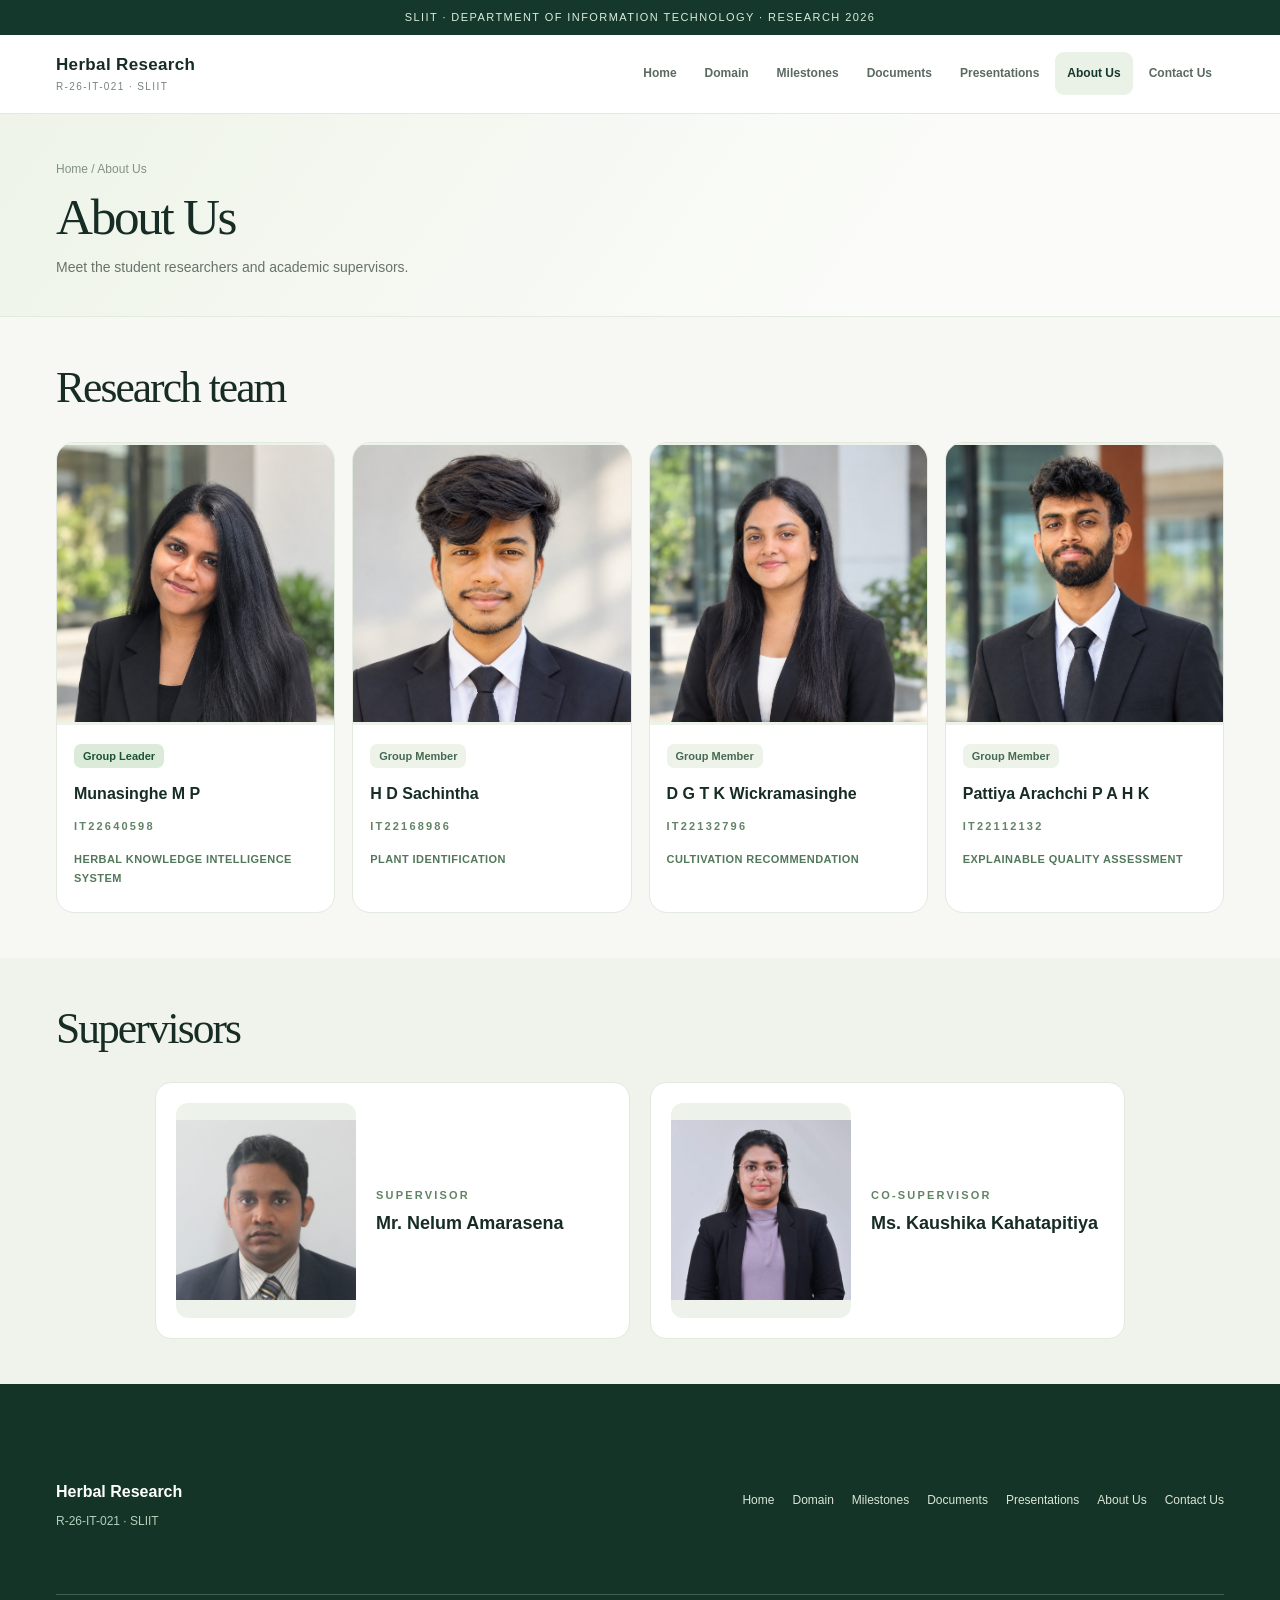
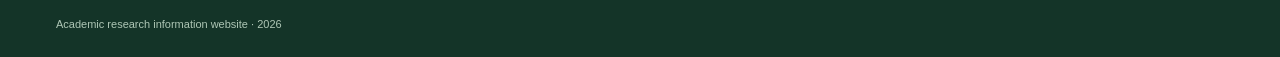
==== about.html @ 30cab51f "add all files" ====
<!doctype html>
<html lang="en">
<head>
  <meta charset="utf-8">
  <meta name="viewport" content="width=device-width, initial-scale=1">
  <meta name="theme-color" content="#15382d">
  <meta name="description" content="Research team and academic supervisors for project R-26-IT-021, SLIIT.">
  <title>About Us | Herbal Research</title>
  <link rel="icon" href="assets/favicon.svg" type="image/svg+xml">
  <link rel="stylesheet" href="assets/styles.css">

  <!-- Photo adjustments: keep the original cards but show complete photographs. -->
  <style>
    /* Taller portrait frames for members, without cropping any part. */
    .profile-card .profile-photo {
      height: 282px;
      background: #edf3ea;
    }
    .profile-photo img {
      display: block;
      width: 100%;
      height: 100%;
      object-fit: contain;
      object-position: center;
    }
    /* Larger supervisor photos, with room for full portraits. */
    .supervisor-grid {
      max-width: 970px;
    }
    .supervisor-card .profile-photo {
      width: 180px;
      min-width: 180px;
      height: 215px;
      background: #edf3ea;
    }
    @media (max-width: 900px) {
      .supervisor-grid { grid-template-columns: 1fr; max-width: 600px; }
    }
    .member-label {
      display: inline-block;
      margin-bottom: 9px;
      padding: 4px 9px;
      border-radius: 7px;
      background: #eef3ea;
      color: #476950;
      font-size: 11px;
      font-weight: 750;
      line-height: 1.5;
    }
    .member-label.leader {
      background: #dcebd9;
      color: #1b5236;
    }
    @media (max-width: 560px) {
      .profile-card .profile-photo { height: 320px; }
      .supervisor-card .profile-photo {
        width: min(100%, 235px);
        min-width: 0;
        height: 260px;
      }
    }
  </style>
</head>

<body data-page="about">
  <div id="site-nav"></div>

  <main id="main-content">
    <section class="page-hero">
      <div class="container">
        <div class="breadcrumb"><a href="index.html">Home</a> / About Us</div>
        <h1 class="serif">About Us</h1>
        <p>Meet the student researchers and academic supervisors.</p>
      </div>
    </section>

    <!-- GROUP MEMBERS -->
    <section class="section compact">
      <div class="container">
        <div class="section-heading">
          <h2 class="serif">Research team</h2>
        </div>

        <div class="profiles">
          <!-- Group leader: first -->
          <article class="profile-card">
            <div class="profile-photo"
                 data-portrait="munasinghe"
                 data-folder="images/team/"
                 data-alt="Munasinghe M P">
              <span class="initials">MP</span>
            </div>
            <div class="profile-body">
              <span class="member-label leader">Group Leader</span>
              <h3>Munasinghe M P</h3>
              <span class="eyebrow">IT22640598</span>
              <p class="role">Herbal Knowledge Intelligence System</p>
            </div>
          </article>

          <!-- Group member: Plant Identification -->
          <article class="profile-card">
            <div class="profile-photo"
                 data-portrait="sachintha"
                 data-folder="images/team/"
                 data-alt="H D Sachintha">
              <span class="initials">HS</span>
            </div>
            <div class="profile-body">
              <span class="member-label">Group Member</span>
              <h3>H D Sachintha</h3>
              <span class="eyebrow">IT22168986</span>
              <p class="role">Plant Identification</p>
            </div>
          </article>

          <!-- Group member: Cultivation Recommendation -->
          <article class="profile-card">
            <div class="profile-photo"
                 data-portrait="wickramasinghe"
                 data-folder="images/team/"
                 data-alt="D G T K Wickramasinghe">
              <span class="initials">DW</span>
            </div>
            <div class="profile-body">
              <span class="member-label">Group Member</span>
              <h3>D G T K Wickramasinghe</h3>
              <span class="eyebrow">IT22132796</span>
              <p class="role">Cultivation Recommendation</p>
            </div>
          </article>

          <!-- Group member: Quality Assessment -->
          <article class="profile-card">
            <div class="profile-photo"
                 data-portrait="pattiya-arachchi"
                 data-folder="images/team/"
                 data-alt="Pattiya Arachchi P A H K">
              <span class="initials">PA</span>
            </div>
            <div class="profile-body">
              <span class="member-label">Group Member</span>
              <h3>Pattiya Arachchi P A H K</h3>
              <span class="eyebrow">IT22112132</span>
              <p class="role">Explainable Quality Assessment</p>
            </div>
          </article>
        </div>
      </div>
    </section>

    <!-- ACADEMIC SUPERVISORS -->
    <section class="section compact alt">
      <div class="container">
        <div class="section-heading">
          <h2 class="serif">Supervisors</h2>
        </div>
        <div class="supervisor-grid">
          <article class="supervisor-card">
            <div class="profile-photo"
                 data-portrait="nelum-amarasena"
                 data-folder="images/supervisors/"
                 data-alt="Mr. Nelum Amarasena">
              <span class="initials">NA</span>
            </div>
            <div>
              <span class="eyebrow">Supervisor</span>
              <h3>Mr. Nelum Amarasena</h3>
            </div>
          </article>

          <article class="supervisor-card">
            <div class="profile-photo"
                 data-portrait="kaushika-kahatapitiya"
                 data-folder="images/supervisors/"
                 data-alt="Ms. Kaushika Kahatapitiya">
              <span class="initials">KK</span>
            </div>
            <div>
              <span class="eyebrow">Co-supervisor</span>
              <h3>Ms. Kaushika Kahatapitiya</h3>
            </div>
          </article>
        </div>
      </div>
    </section>
  </main>

  <div id="site-footer"></div>
  <script src="assets/site.js"></script>
  <script>
    // Automatically display .jpeg, .jpg, .png, or .webp images.
    // If no photo is found, keep the initials visible.
    document.querySelectorAll('[data-portrait]').forEach((box) => {
      const base = box.dataset.folder + box.dataset.portrait;
      const extensions = ['.jpeg', '.jpg', '.png', '.webp', '.jfif', '.JPEG', '.JPG', '.PNG', '.WEBP'];

      function tryImage(index) {
        if (index >= extensions.length) return;

        const img = new Image();
        img.onload = () => {
          img.alt = box.dataset.alt || 'Profile photograph';
          box.replaceChildren(img);
        };
        img.onerror = () => tryImage(index + 1);
        img.src = base + extensions[index];
      }
      tryImage(0);
    });
  </script>
</body>
</html>
---- assets/styles.css ----
:root{--ink:#172c25;--muted:#66736b;--green:#204a37;--deep:#15382d;--lime:#d1dfb3;--cream:#f7f8f3;--line:#e2e9df;--white:#fff;--shadow:0 20px 55px rgba(26,55,38,.08)}
*{box-sizing:border-box}html{scroll-behavior:smooth}body{margin:0;color:var(--ink);background:var(--cream);font:15px/1.7 -apple-system,BlinkMacSystemFont,'Segoe UI',Arial,sans-serif}button,input,select{font:inherit}a{color:inherit;text-decoration:none}button{cursor:pointer}a:focus-visible,button:focus-visible,input:focus-visible,select:focus-visible{outline:3px solid #9fb98d;outline-offset:3px}img{max-width:100%}.container{width:min(1168px,calc(100% - 64px));margin:auto}.topbar{background:#15382d;color:#dbedda;text-align:center;font-size:11px;letter-spacing:.13em;padding:8px 12px;text-transform:uppercase}.site-header{position:sticky;top:0;z-index:30;background:rgba(255,255,255,.96);backdrop-filter:blur(16px);border-bottom:1px solid var(--line)}.nav-wrap{display:flex;align-items:center;gap:26px;min-height:78px}.brand{display:flex;align-items:center;gap:11px;flex-shrink:0}.brand-emblem{width:43px;height:43px;border-radius:13px;display:grid;place-items:center;background:#e8f0e5;font-size:25px;color:#20553b}.brand-text{display:grid;line-height:1.18}.brand-text strong{font-size:14px;letter-spacing:.02em}.brand-text small{font-size:10px;color:#76847a;letter-spacing:.14em;margin-top:6px}.nav-links{display:flex;align-items:center;justify-content:flex-end;gap:4px;margin-left:auto}.nav-links a{font-size:12px;font-weight:650;color:#5b6a61;padding:11px 12px;border-radius:9px;transition:.2s}.nav-links a:hover,.nav-links a.active{background:#eaf1e6;color:var(--deep)}.nav-cta{font-size:12px;font-weight:750;background:var(--deep);color:white;border-radius:10px;padding:11px 15px;white-space:nowrap}.menu-toggle{display:none;background:transparent;border:0;font-size:24px;margin-left:auto}.eyebrow{color:#628366;font-size:11px;font-weight:800;letter-spacing:.20em;text-transform:uppercase}.eyebrow.light{color:#c6ddb8}.serif{font-family:Georgia,'Times New Roman',serif;letter-spacing:-.045em;font-weight:500}h1,h2,h3,p{margin-top:0}h1{font-size:clamp(38px,4.7vw,69px);line-height:1.09}h2{font-size:clamp(30px,3.4vw,48px);line-height:1.16}h3{font-size:20px;line-height:1.25}p{color:#67736b}.lead{font-size:16px;line-height:1.85;max-width:690px}.small{font-size:12px}.muted{color:var(--muted)}.section{padding:85px 0}.section.compact{padding:58px 0}.section.alt{background:#eff3eb}.section-heading{display:flex;align-items:end;justify-content:space-between;gap:18px;margin-bottom:29px}.section-heading h2{margin:7px 0 0}.section-heading p{margin:0;max-width:440px}.hero{padding:66px 0 86px;overflow:hidden;background:radial-gradient(ellipse at 23% 48%,#f5f5e8,transparent 52%),#fcfdf9}.hero-grid{display:grid;grid-template-columns:1.09fr .91fr;gap:60px;align-items:center}.hero-copy h1{margin:18px 0 22px}.hero-copy h1 em{color:#507b55;font-style:normal}.hero-copy .lead{max-width:580px}.button-row{display:flex;gap:12px;flex-wrap:wrap;margin-top:29px}.btn{display:inline-flex;align-items:center;justify-content:center;gap:8px;padding:12px 19px;font-size:13px;font-weight:750;border-radius:10px;border:1px solid transparent;transition:.15s;line-height:1.5;white-space:nowrap}.btn:hover{transform:translateY(-1px)}.btn.primary{background:var(--deep);color:#fff}.btn.secondary{border-color:#d5e0d2;background:#fff;color:var(--green)}.btn.soft{background:#e9f0e5;color:var(--green)}.btn:disabled{background:#f3f5f1;border-color:#e2e9df;color:#9ba59b;cursor:not-allowed;transform:none}.hero-visual{position:relative}.hero-art{width:100%;display:block;aspect-ratio:680/720;object-fit:cover;border-radius:19px;box-shadow:0 30px 70px rgba(15,55,35,.19)}.float-card{position:absolute;left:-42px;bottom:52px;background:#fff;padding:16px 18px;box-shadow:0 17px 45px #102f272e;border-radius:14px;display:flex;align-items:center;gap:13px}.float-icon{width:39px;height:39px;background:#eaf3df;border-radius:12px;display:grid;place-items:center;font-size:22px}.float-card strong{display:block;font-size:14px}.float-card small{font-size:11px;color:var(--muted)}.hero-metrics{display:flex;gap:38px;flex-wrap:wrap;margin-top:38px}.metric strong{font-family:Georgia,serif;display:block;font-size:32px;line-height:1.05;color:#275139}.metric small{font-size:11px;letter-spacing:.06em;color:#819084}.card-grid{display:grid;grid-template-columns:repeat(4,minmax(0,1fr));gap:17px}.card{background:#fff;border:1px solid var(--line);border-radius:17px;padding:26px;box-shadow:0 7px 24px rgba(16,49,28,.02)}.card h3{margin:15px 0 10px}.card p{font-size:13px;line-height:1.75;margin-bottom:13px}.card .tag{font-size:10px;letter-spacing:.10em;color:#50815a;font-weight:750;text-transform:uppercase}.card .text-link{font-size:12px;color:#34644d;font-weight:800}.icon-circle{width:50px;height:50px;border-radius:14px;display:grid;place-items:center;background:#ecf3e9;font-size:25px}.text-center{text-align:center}.max-text{max-width:770px;margin-left:auto;margin-right:auto}.quote-band{background:#1a4232;color:white;border-radius:25px;padding:50px;display:flex;align-items:center;justify-content:space-between;gap:40px}.quote-band h2{font-size:36px;max-width:560px;margin:12px 0 0}.quote-band p{color:#d0e2d2;max-width:385px}.page-hero{padding:67px 0 54px;background:linear-gradient(125deg,#eef4e9,#fbfcf9 70%);border-bottom:1px solid var(--line)}.page-hero h1{font-size:clamp(37px,4.3vw,60px);margin:13px 0}.page-hero p{max-width:740px;font-size:16px;line-height:1.8}.page-kicker{font-size:12px;color:#64836c;font-weight:700;letter-spacing:.11em;text-transform:uppercase}.breadcrumb{font-size:12px;color:#829086}.breadcrumb a:hover{color:#2e714d}.content-grid{display:grid;grid-template-columns:235px minmax(0,1fr);gap:40px;align-items:start}.side-menu{position:sticky;top:105px;border:1px solid var(--line);background:#fff;border-radius:15px;padding:16px}.side-menu small{display:block;padding:12px;font-weight:800;letter-spacing:.1em;color:#879788}.side-menu a{display:block;padding:10px 13px;color:#5f7266;border-radius:8px;font-size:12px;font-weight:650}.side-menu a:hover{background:#ecf3e9;color:var(--deep)}.article-section{scroll-margin-top:110px;padding-bottom:32px;margin-bottom:38px;border-bottom:1px solid #e1e9dd}.article-section:last-child{border:0;margin-bottom:0}.article-section h2{font-size:32px;margin:9px 0 18px}.article-section p{line-height:1.85}.soft-panel{padding:25px;background:#edf4e9;border:1px solid #dcebd5;border-radius:14px}.soft-panel p:last-child{margin:0}.two-col{display:grid;grid-template-columns:repeat(2,minmax(0,1fr));gap:18px}.pill-row{display:flex;flex-wrap:wrap;gap:9px;margin-top:18px}.pill{font-size:11px;font-weight:750;letter-spacing:.02em;padding:8px 12px;color:#46634c;background:#eaf2e5;border-radius:99px}.method-steps{display:grid;grid-template-columns:repeat(4,minmax(0,1fr));gap:13px;margin-top:24px}.method-step{background:#fff;border:1px solid var(--line);border-radius:12px;padding:19px}.method-step .stepnum{font-size:12px;color:#5c905e;font-weight:800}.method-step strong{display:block;font-size:13px;margin:10px 0 6px}.method-step p{font-size:12px;margin:0}.result-stats{display:grid;grid-template-columns:repeat(3,minmax(0,1fr));gap:14px;margin:18px 0}.result-stat{background:white;padding:22px;border:1px solid var(--line);border-radius:14px}.result-stat strong{font:34px Georgia,serif;color:#28563a;display:block}.result-stat span{font-size:12px;color:#758278}.notice{background:#fff9e8;border:1px solid #ede1bb;border-radius:12px;padding:15px 19px;font-size:12px;color:#736646}.timeline{position:relative;margin-top:24px;padding-left:36px}.timeline:before{content:"";position:absolute;top:14px;bottom:14px;left:13px;width:2px;background:#d1e3ce}.timeline-item{position:relative;margin:0 0 22px;background:#fff;border:1px solid var(--line);padding:22px 25px;border-radius:15px}.timeline-item:before{content:"";position:absolute;width:13px;height:13px;left:-30px;top:27px;border-radius:50%;background:#75a472;border:4px solid #e2f0de;box-sizing:content-box}.timeline-item h3{font-size:19px;margin:0 0 9px}.timeline-item p{font-size:13px;margin:0}.timeline-meta{display:flex;gap:9px;flex-wrap:wrap;margin:10px 0 15px}.status{display:inline-block;font-size:10px;font-weight:800;letter-spacing:.06em;text-transform:uppercase;padding:6px 10px;border-radius:99px;background:#e6f3e7;color:#447b51}.status.pending{background:#f1f2ed;color:#7a847a}.status.paper{background:#eff2ff;color:#63709e}.doc-tools{display:flex;gap:12px;align-items:center;flex-wrap:wrap;margin-bottom:27px}.search-input{border:1px solid #dce6da;border-radius:11px;background:#fff;padding:12px 17px;min-width:270px;flex:1;max-width:415px;outline-color:#7ca682}.filter-btn{border:1px solid #dbe5d8;background:#fff;border-radius:9px;font-size:12px;color:#657568;padding:10px 14px}.filter-btn.active{color:#fff;border-color:var(--deep);background:var(--deep)}.doc-grid{display:grid;grid-template-columns:repeat(2,minmax(0,1fr));gap:17px}.doc-card{display:flex;gap:16px;background:#fff;border:1px solid var(--line);border-radius:15px;padding:22px;min-height:195px}.doc-icon{flex:0 0 48px;height:50px;border-radius:13px;background:#eff3e9;display:grid;place-items:center;font-size:22px}.doc-icon.slides{background:#fff0e8}.doc-main{flex:1;min-width:0}.doc-main h3{font-size:16px;line-height:1.4;margin:5px 0 8px}.doc-main p{font-size:12px;margin-bottom:13px}.doc-actions{display:flex;flex-wrap:wrap;gap:8px;margin-top:12px}.doc-actions .btn{font-size:11px;padding:8px 12px}.empty-state{border:1px dashed #d6e2d3;text-align:center;padding:50px 20px;border-radius:16px;color:#879286}.profiles{display:grid;grid-template-columns:repeat(4,minmax(0,1fr));gap:17px}.profile-card{overflow:hidden;border:1px solid var(--line);border-radius:18px;background:#fff}.profile-photo{height:210px;background:linear-gradient(135deg,#dee8d8,#b4cbb3);display:grid;place-items:center;position:relative;overflow:hidden}.profile-photo img{width:100%;height:100%;object-fit:cover;display:block}.profile-photo .person{font-size:83px;opacity:.34;color:#28553a;line-height:1}.photo-note{position:absolute;bottom:13px;left:50%;transform:translateX(-50%);background:#ffffffd9;white-space:nowrap;padding:5px 10px;font-size:10px;color:#52705b;border-radius:99px}.profile-body{padding:20px 20px 23px}.profile-body h3{font-size:17px;line-height:1.35;margin:6px 0 7px}.profile-body p{font-size:12px;margin:0}.profile-body .role{font-size:11px;color:#52785b;font-weight:800;text-transform:uppercase;letter-spacing:.04em;margin:13px 0 7px}.supervisor-grid{display:grid;grid-template-columns:repeat(2,minmax(0,1fr));gap:20px;max-width:780px;margin:auto}.supervisor-card{display:flex;align-items:center;gap:20px;background:#fff;border:1px solid var(--line);border-radius:16px;padding:20px}.supervisor-card .profile-photo{height:108px;min-width:108px;width:108px;border-radius:12px}.supervisor-card .person{font-size:52px}.supervisor-card h3{font-size:18px;margin:5px 0}.contact-grid{display:grid;grid-template-columns:1fr 1fr;gap:24px}.contact-card{background:#fff;border:1px solid var(--line);border-radius:17px;padding:30px}.contact-card h3{margin:13px 0}.contact-line{display:flex;gap:12px;margin:17px 0;color:#556f5c;font-size:14px}.footer{background:#143428;color:#d5e2d4;padding:54px 0 24px;margin-top:0}.footer-grid{display:grid;grid-template-columns:1.5fr 1fr 1fr;gap:40px}.footer p,.footer small{color:#bacfc0}.footer .brand-text small{color:#c5d6c6}.footer a{font-size:12px;display:block;margin-bottom:10px;color:#cfddcf}.footer a:hover{color:#fff}.footer h4{color:white;margin:0 0 15px}.footer-bottom{border-top:1px solid #426052;margin-top:40px;padding-top:20px;display:flex;gap:20px;justify-content:space-between;color:#aec6b5;font-size:11px}.viewer{width:min(1050px,calc(100vw - 30px));max-width:none;height:min(89vh,950px);max-height:none;border:0;border-radius:15px;padding:0;box-shadow:0 24px 90px #001d18aa;overflow:hidden}.viewer::backdrop{background:#0f211bdd}.viewer-head{padding:12px 18px;background:#fff;border-bottom:1px solid #dfe7df;display:flex;justify-content:space-between;align-items:center;gap:8px}.viewer-head strong{white-space:nowrap;overflow:hidden;text-overflow:ellipsis;font-size:13px}.viewer iframe{width:100%;height:calc(100% - 57px);border:none;background:#f0f2ec}.viewer-close{font-size:12px;background:#e9f0e6;color:#19492d;border:0;border-radius:8px;padding:8px 12px}.mobile-warning{display:none}.file-note{font-size:12px;background:#edf3e9;border-radius:10px;padding:13px 16px;color:#597360}.cta-container{padding-bottom:83px}.info-line{font-size:11px;color:#839286}.wide-result{border:1px solid #dbe8d8;border-radius:18px;background:linear-gradient(110deg,#e6f1e6,#fff);padding:28px}.wide-result h3{margin:7px 0}.badge-count{display:inline-block;background:#e7f0e4;color:#487351;border-radius:99px;font-size:11px;padding:5px 12px;font-weight:800}
@media(max-width:1100px){.nav-links a{padding:10px 8px;font-size:11px}.card-grid{grid-template-columns:repeat(2,minmax(0,1fr))}.profiles{grid-template-columns:repeat(2,minmax(0,1fr))}.hero-grid{gap:34px}.float-card{left:-15px}.method-steps{grid-template-columns:repeat(2,minmax(0,1fr))}}
@media(max-width:820px){.nav-wrap{min-height:67px}.menu-toggle{display:block}.nav-cta{display:none}.nav-links{display:none;position:absolute;left:0;right:0;top:67px;background:#fff;padding:13px 25px 21px;box-shadow:var(--shadow);border-top:1px solid var(--line);flex-direction:column;align-items:stretch;gap:2px}.nav-links.open{display:flex}.nav-links a{font-size:14px}.hero-grid{grid-template-columns:1fr}.hero-visual{max-width:500px;margin:0 auto}.hero-art{max-height:460px;object-fit:cover}.hero-copy{text-align:center}.hero-copy .lead{margin:auto}.button-row,.hero-metrics{justify-content:center}.content-grid{grid-template-columns:1fr}.side-menu{position:static;display:flex;flex-wrap:wrap;gap:5px}.side-menu small{width:100%;padding:6px}.side-menu a{font-size:11px}.doc-grid{grid-template-columns:1fr}.footer-grid{grid-template-columns:1fr 1fr}.footer-grid>div:first-child{grid-column:1/-1}.contact-grid{grid-template-columns:1fr}}
@media(max-width:560px){.container{width:min(100% - 34px,1168px)}.topbar{font-size:9px}.brand-text strong{font-size:12px}.brand-text small{font-size:9px}.hero{padding:44px 0 58px}.hero h1{font-size:39px}.hero-metrics{gap:20px}.metric strong{font-size:25px}.float-card{left:9px;bottom:16px;padding:11px}.float-card small{font-size:9px}.section{padding:56px 0}.section.compact{padding:36px 0}.section-heading{display:block}.section-heading p{margin-top:15px}.card-grid,.profiles,.supervisor-grid,.two-col,.method-steps,.result-stats{grid-template-columns:1fr}.quote-band{display:block;padding:30px}.quote-band h2{font-size:28px}.page-hero{padding:48px 0 36px}.page-hero h1{font-size:39px}.article-section h2{font-size:28px}.supervisor-card{flex-direction:column;text-align:center}.footer-grid{grid-template-columns:1fr}.footer-grid>div:first-child{grid-column:auto}.footer-bottom{display:block}.doc-card{padding:17px;gap:12px}.doc-tools{align-items:stretch}.search-input{min-width:100%;max-width:none}.profile-photo{height:250px}}
[hidden]{display:none!important}

/* Classic design: Contact Us form and four-member directory */
.contact-card{align-self:start}
.contact-member{display:flex;gap:13px;padding:14px 0;border-bottom:1px solid var(--line);align-items:flex-start}
.contact-member:last-child{border-bottom:0}
.member-counter{display:grid;place-items:center;flex:0 0 35px;height:35px;border-radius:11px;background:#eaf3e8;color:#305d43;font-size:12px;font-weight:800}
.contact-member>div{min-width:0}
.contact-member strong{display:block;color:#243d2f;font-size:14px;line-height:1.5}
.contact-member small{display:block;font-size:11px;color:#7b8a7e;margin:3px 0 4px}
.contact-member a{display:inline-block;font-size:12px;color:#317555;text-decoration:underline;overflow-wrap:anywhere}
.contact-member .unavailable{font-size:11px;color:#89948a}
.contact-form .form-row{display:grid;grid-template-columns:1fr 1fr;gap:13px}
.contact-form .form-field{margin-bottom:15px}
.contact-form label{display:block;font-size:12px;font-weight:700;color:#3c5847;margin-bottom:7px}
.contact-form input,.contact-form textarea,.contact-form select{width:100%;display:block;min-height:45px;padding:11px 13px;border:1px solid #d9e3d8;border-radius:9px;background:#fff;color:#254231;font:inherit;font-size:13px}
.contact-form input:focus,.contact-form select:focus,.contact-form textarea:focus{outline:2px solid #7fb394;outline-offset:1px}
.contact-form textarea{min-height:138px;resize:vertical}
.contact-form .send-btn{width:100%;justify-content:center;min-height:46px}
.form-message{font-size:12px;min-height:18px;margin:10px 0 0}
.form-message.error{color:#9d3a2d}.form-message.success{color:#256641}
.form-note{font-size:11px;color:#788a7b;margin:13px 0 0;line-height:1.6}
@media(max-width:610px){.contact-form .form-row{grid-template-columns:1fr}.contact-card{padding:22px}}
/* V3: lighter, more concise layout. */
.section{padding:58px 0}.section.compact{padding:45px 0}.page-hero{padding:45px 0 36px}.page-hero h1{margin:10px 0;font-size:clamp(35px,4vw,52px)}.page-hero p{margin:0;font-size:14px}.hero{padding:60px 0}.hero-copy h1{font-size:clamp(40px,4.7vw,63px)}.hero-copy .lead{line-height:1.65}.hero-art{max-height:470px;object-fit:cover}.hero-metrics{margin-top:28px}.brand-text strong{font-size:17px}.nav-links{margin-left:auto}.nav-links a{font-size:12px}.section-heading{align-items:center}.section-heading h2{margin:0}.card{padding:23px}.card h3{font-size:18px}.card p{margin-bottom:12px}.card-grid .card{min-height:195px}.quick-links{display:flex;gap:25px;align-items:center;justify-content:space-between;flex-wrap:wrap}.quick-links h2{margin:6px 0 0}.side-menu{top:100px}.article-section{margin-bottom:25px;padding-bottom:24px}.article-section h2{font-size:30px;margin:0 0 12px}.article-section p{line-height:1.65}.article-section .result-stats{margin:18px 0}.compact-cards .card{min-height:128px;padding:19px}.compact-cards .card h3{margin:10px 0 5px}.compact-cards .card p{margin:0}.timeline-item{padding:17px 22px;margin-bottom:14px}.timeline-item h3{font-size:18px;margin:6px 0}.timeline-item p{margin-bottom:8px}.timeline-item .text-link{font-size:12px}.doc-card{min-height:145px;padding:18px;align-items:start}.doc-main p{margin:0}.doc-main h3{margin-bottom:7px}.doc-icon{flex:0 0 43px;width:43px;height:43px;font-size:11px;font-weight:800;letter-spacing:.08em}.doc-actions{margin-top:13px}.resources-section{margin-top:50px}.report-list{display:grid;grid-template-columns:1fr 1fr;gap:10px}.resource-row{border:1px solid var(--line);background:#fff;border-radius:12px;padding:15px 17px;display:flex;align-items:center;justify-content:space-between;gap:10px;flex-wrap:wrap}.resource-heading{display:flex;align-items:center;gap:10px}.resource-heading strong{font-size:13px;font-weight:650}.doc-type{font-size:10px;background:#edf2e9;color:#346449;padding:5px 7px;border-radius:6px;font-weight:800}.resource-row .doc-actions{margin:0}.file-unavailable{font-size:11px;color:#88938a}.doc-tools{margin-bottom:24px}.profile-photo{height:176px}.profile-photo .initials{font:500 58px/1 Georgia,serif;color:#55735d;letter-spacing:-.05em}.profile-body{padding:17px}.profile-body h3{font-size:16px}.supervisor-grid .profile-photo{width:122px;min-width:122px;height:136px}.supervisor-grid .profile-photo .initials{font-size:42px}.contact-card{padding:26px}.contact-member{padding:12px 0}.contact-form textarea{min-height:112px}.footer-inner{display:flex;justify-content:space-between;align-items:center;gap:25px;padding:40px 0 22px}.footer-inner strong{color:#fff;font-size:16px}.footer-inner p{font-size:12px;margin:6px 0 0;color:#b6cfba}.footer-inner nav{display:flex;flex-wrap:wrap;gap:10px 18px;max-width:690px;justify-content:flex-end}.footer-inner nav a{font-size:12px;color:#dae5d6}.viewer-controls{display:flex;gap:8px}
@media(max-width:820px){.quick-links{align-items:flex-start}.report-list{grid-template-columns:1fr}.footer-inner{flex-direction:column;align-items:flex-start}.footer-inner nav{justify-content:flex-start}}
@media(max-width:610px){.section{padding:39px 0}.section.compact{padding:33px 0}.hero{padding:43px 0}.hero-copy h1{font-size:38px}.page-hero{padding:34px 0}.card-grid .card{min-height:0}.compact-cards .card{min-height:0}.resource-row{align-items:start}.doc-card{min-height:0}.footer-inner{padding:30px 0 16px}}

.nav-links a{white-space:nowrap}.resources-section .section-heading h2{white-space:nowrap}

/* Final reports on the Home page appear only after files are uploaded. */
.home-reports .report-list{display:grid;grid-template-columns:repeat(2,minmax(0,1fr));gap:15px}
.home-reports .doc-card{height:100%;margin:0;min-height:145px}
.home-reports .section-heading{margin-bottom:22px}
@media(max-width:820px){.home-reports .report-list{grid-template-columns:1fr}}
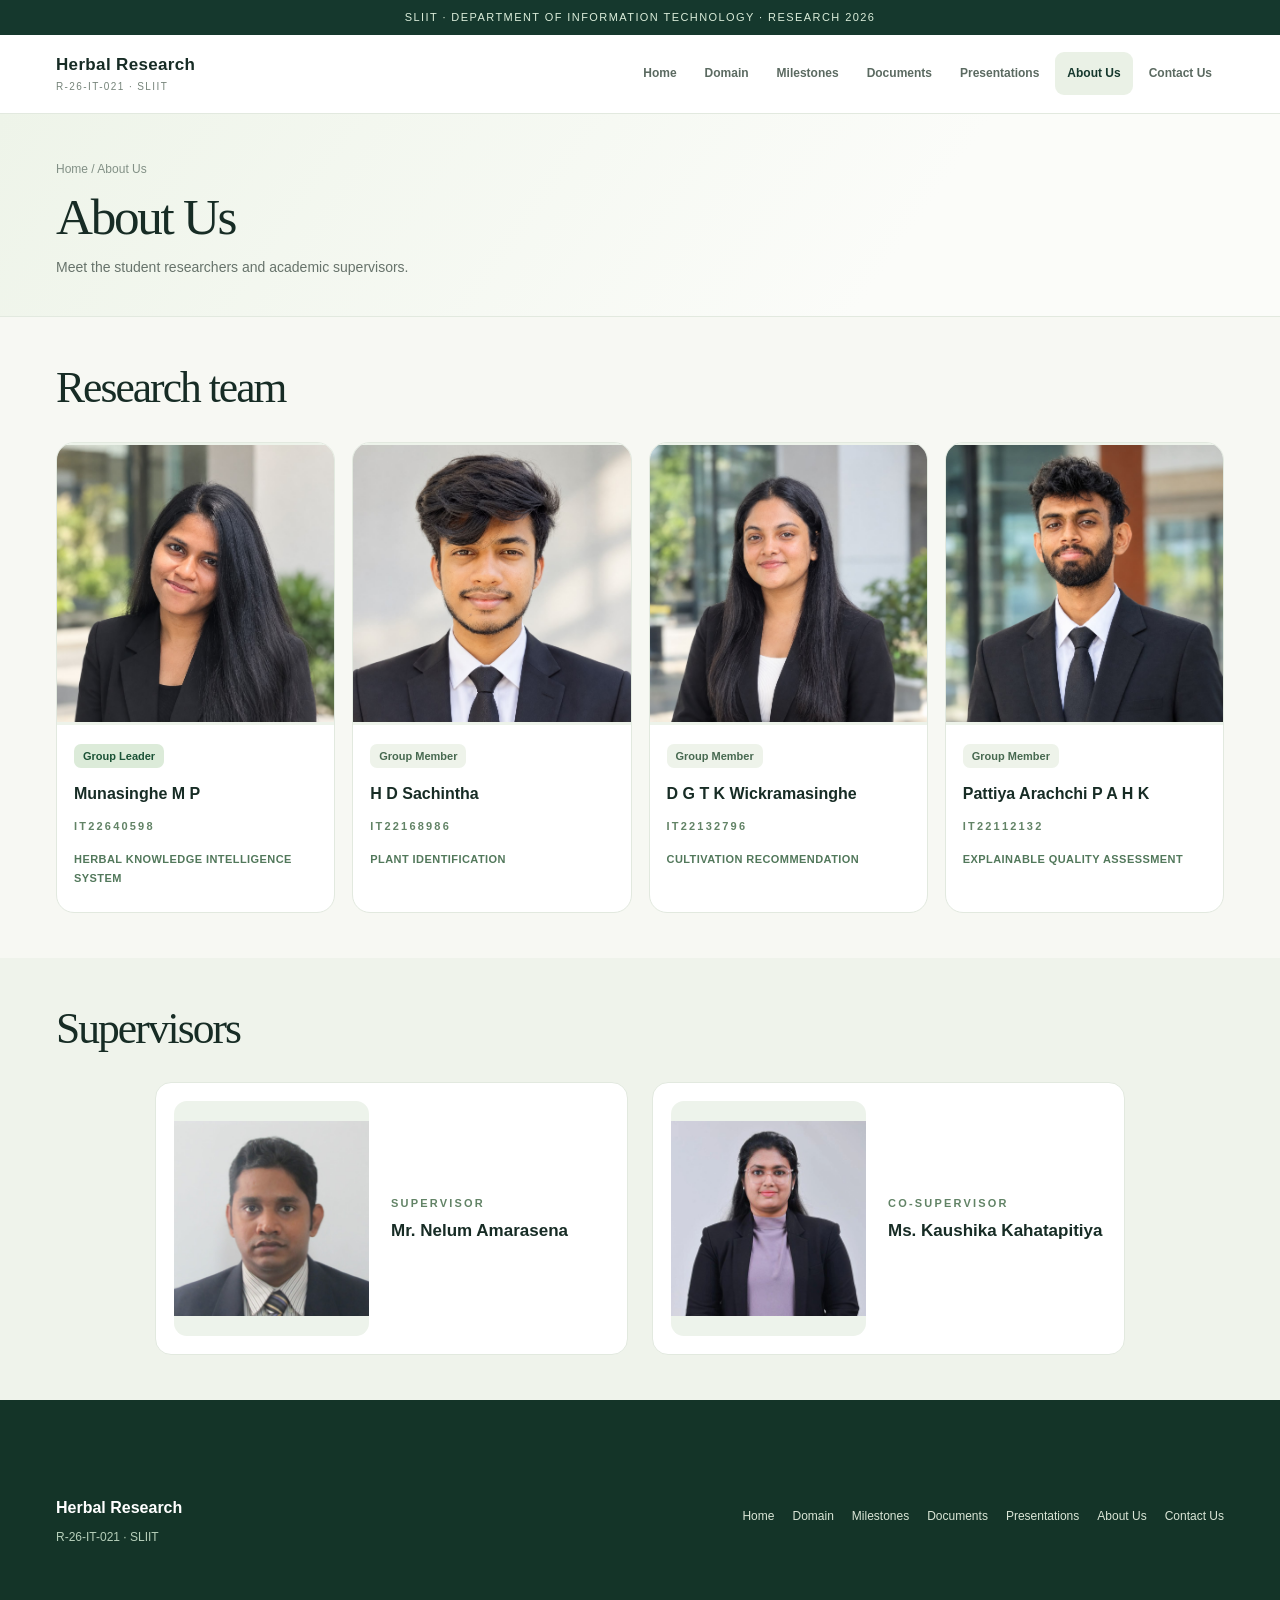
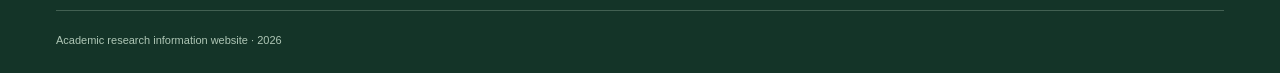
==== commit 856a5993: "update file" ====
--- a/about.html
+++ b/about.html
@@ -9,9 +9,9 @@
   <link rel="icon" href="assets/favicon.svg" type="image/svg+xml">
   <link rel="stylesheet" href="assets/styles.css">
 
-  <!-- Photo adjustments: keep the original cards but show complete photographs. -->
+
   <style>
-    /* Taller portrait frames for members, without cropping any part. */
+  
     .profile-card .profile-photo {
       height: 282px;
       background: #edf3ea;
@@ -23,16 +23,28 @@
       object-fit: contain;
       object-position: center;
     }
-    /* Larger supervisor photos, with room for full portraits. */
+   
     .supervisor-grid {
       max-width: 970px;
     }
+
     .supervisor-card .profile-photo {
-      width: 180px;
-      min-width: 180px;
-      height: 215px;
-      background: #edf3ea;
-    }
+      width: 195px;
+      min-width: 195px;
+      height: 235px;
+      flex: 0 0 195px;
+      border-radius: 13px;
+      overflow: hidden;
+      background: #edf3eb;
+    }
+
+   .supervisor-card .profile-photo img {
+      width: 100%;
+      height: 100%;
+      object-fit: contain;
+      object-position: center;
+    }
+
     @media (max-width: 900px) {
       .supervisor-grid { grid-template-columns: 1fr; max-width: 600px; }
     }
@@ -74,7 +86,7 @@
       </div>
     </section>
 
-    <!-- GROUP MEMBERS -->
+    
     <section class="section compact">
       <div class="container">
         <div class="section-heading">
@@ -82,7 +94,7 @@
         </div>
 
         <div class="profiles">
-          <!-- Group leader: first -->
+         
           <article class="profile-card">
             <div class="profile-photo"
                  data-portrait="munasinghe"
@@ -98,7 +110,7 @@
             </div>
           </article>
 
-          <!-- Group member: Plant Identification -->
+          
           <article class="profile-card">
             <div class="profile-photo"
                  data-portrait="sachintha"
@@ -114,7 +126,7 @@
             </div>
           </article>
 
-          <!-- Group member: Cultivation Recommendation -->
+          
           <article class="profile-card">
             <div class="profile-photo"
                  data-portrait="wickramasinghe"
@@ -130,7 +142,7 @@
             </div>
           </article>
 
-          <!-- Group member: Quality Assessment -->
+          
           <article class="profile-card">
             <div class="profile-photo"
                  data-portrait="pattiya-arachchi"
@@ -149,7 +161,7 @@
       </div>
     </section>
 
-    <!-- ACADEMIC SUPERVISORS -->
+    
     <section class="section compact alt">
       <div class="container">
         <div class="section-heading">
@@ -189,8 +201,7 @@
   <div id="site-footer"></div>
   <script src="assets/site.js"></script>
   <script>
-    // Automatically display .jpeg, .jpg, .png, or .webp images.
-    // If no photo is found, keep the initials visible.
+    
     document.querySelectorAll('[data-portrait]').forEach((box) => {
       const base = box.dataset.folder + box.dataset.portrait;
       const extensions = ['.jpeg', '.jpg', '.png', '.webp', '.jfif', '.JPEG', '.JPG', '.PNG', '.WEBP'];
--- a/assets/styles.css
+++ b/assets/styles.css
@@ -1,40 +1,1632 @@
-:root{--ink:#172c25;--muted:#66736b;--green:#204a37;--deep:#15382d;--lime:#d1dfb3;--cream:#f7f8f3;--line:#e2e9df;--white:#fff;--shadow:0 20px 55px rgba(26,55,38,.08)}
-*{box-sizing:border-box}html{scroll-behavior:smooth}body{margin:0;color:var(--ink);background:var(--cream);font:15px/1.7 -apple-system,BlinkMacSystemFont,'Segoe UI',Arial,sans-serif}button,input,select{font:inherit}a{color:inherit;text-decoration:none}button{cursor:pointer}a:focus-visible,button:focus-visible,input:focus-visible,select:focus-visible{outline:3px solid #9fb98d;outline-offset:3px}img{max-width:100%}.container{width:min(1168px,calc(100% - 64px));margin:auto}.topbar{background:#15382d;color:#dbedda;text-align:center;font-size:11px;letter-spacing:.13em;padding:8px 12px;text-transform:uppercase}.site-header{position:sticky;top:0;z-index:30;background:rgba(255,255,255,.96);backdrop-filter:blur(16px);border-bottom:1px solid var(--line)}.nav-wrap{display:flex;align-items:center;gap:26px;min-height:78px}.brand{display:flex;align-items:center;gap:11px;flex-shrink:0}.brand-emblem{width:43px;height:43px;border-radius:13px;display:grid;place-items:center;background:#e8f0e5;font-size:25px;color:#20553b}.brand-text{display:grid;line-height:1.18}.brand-text strong{font-size:14px;letter-spacing:.02em}.brand-text small{font-size:10px;color:#76847a;letter-spacing:.14em;margin-top:6px}.nav-links{display:flex;align-items:center;justify-content:flex-end;gap:4px;margin-left:auto}.nav-links a{font-size:12px;font-weight:650;color:#5b6a61;padding:11px 12px;border-radius:9px;transition:.2s}.nav-links a:hover,.nav-links a.active{background:#eaf1e6;color:var(--deep)}.nav-cta{font-size:12px;font-weight:750;background:var(--deep);color:white;border-radius:10px;padding:11px 15px;white-space:nowrap}.menu-toggle{display:none;background:transparent;border:0;font-size:24px;margin-left:auto}.eyebrow{color:#628366;font-size:11px;font-weight:800;letter-spacing:.20em;text-transform:uppercase}.eyebrow.light{color:#c6ddb8}.serif{font-family:Georgia,'Times New Roman',serif;letter-spacing:-.045em;font-weight:500}h1,h2,h3,p{margin-top:0}h1{font-size:clamp(38px,4.7vw,69px);line-height:1.09}h2{font-size:clamp(30px,3.4vw,48px);line-height:1.16}h3{font-size:20px;line-height:1.25}p{color:#67736b}.lead{font-size:16px;line-height:1.85;max-width:690px}.small{font-size:12px}.muted{color:var(--muted)}.section{padding:85px 0}.section.compact{padding:58px 0}.section.alt{background:#eff3eb}.section-heading{display:flex;align-items:end;justify-content:space-between;gap:18px;margin-bottom:29px}.section-heading h2{margin:7px 0 0}.section-heading p{margin:0;max-width:440px}.hero{padding:66px 0 86px;overflow:hidden;background:radial-gradient(ellipse at 23% 48%,#f5f5e8,transparent 52%),#fcfdf9}.hero-grid{display:grid;grid-template-columns:1.09fr .91fr;gap:60px;align-items:center}.hero-copy h1{margin:18px 0 22px}.hero-copy h1 em{color:#507b55;font-style:normal}.hero-copy .lead{max-width:580px}.button-row{display:flex;gap:12px;flex-wrap:wrap;margin-top:29px}.btn{display:inline-flex;align-items:center;justify-content:center;gap:8px;padding:12px 19px;font-size:13px;font-weight:750;border-radius:10px;border:1px solid transparent;transition:.15s;line-height:1.5;white-space:nowrap}.btn:hover{transform:translateY(-1px)}.btn.primary{background:var(--deep);color:#fff}.btn.secondary{border-color:#d5e0d2;background:#fff;color:var(--green)}.btn.soft{background:#e9f0e5;color:var(--green)}.btn:disabled{background:#f3f5f1;border-color:#e2e9df;color:#9ba59b;cursor:not-allowed;transform:none}.hero-visual{position:relative}.hero-art{width:100%;display:block;aspect-ratio:680/720;object-fit:cover;border-radius:19px;box-shadow:0 30px 70px rgba(15,55,35,.19)}.float-card{position:absolute;left:-42px;bottom:52px;background:#fff;padding:16px 18px;box-shadow:0 17px 45px #102f272e;border-radius:14px;display:flex;align-items:center;gap:13px}.float-icon{width:39px;height:39px;background:#eaf3df;border-radius:12px;display:grid;place-items:center;font-size:22px}.float-card strong{display:block;font-size:14px}.float-card small{font-size:11px;color:var(--muted)}.hero-metrics{display:flex;gap:38px;flex-wrap:wrap;margin-top:38px}.metric strong{font-family:Georgia,serif;display:block;font-size:32px;line-height:1.05;color:#275139}.metric small{font-size:11px;letter-spacing:.06em;color:#819084}.card-grid{display:grid;grid-template-columns:repeat(4,minmax(0,1fr));gap:17px}.card{background:#fff;border:1px solid var(--line);border-radius:17px;padding:26px;box-shadow:0 7px 24px rgba(16,49,28,.02)}.card h3{margin:15px 0 10px}.card p{font-size:13px;line-height:1.75;margin-bottom:13px}.card .tag{font-size:10px;letter-spacing:.10em;color:#50815a;font-weight:750;text-transform:uppercase}.card .text-link{font-size:12px;color:#34644d;font-weight:800}.icon-circle{width:50px;height:50px;border-radius:14px;display:grid;place-items:center;background:#ecf3e9;font-size:25px}.text-center{text-align:center}.max-text{max-width:770px;margin-left:auto;margin-right:auto}.quote-band{background:#1a4232;color:white;border-radius:25px;padding:50px;display:flex;align-items:center;justify-content:space-between;gap:40px}.quote-band h2{font-size:36px;max-width:560px;margin:12px 0 0}.quote-band p{color:#d0e2d2;max-width:385px}.page-hero{padding:67px 0 54px;background:linear-gradient(125deg,#eef4e9,#fbfcf9 70%);border-bottom:1px solid var(--line)}.page-hero h1{font-size:clamp(37px,4.3vw,60px);margin:13px 0}.page-hero p{max-width:740px;font-size:16px;line-height:1.8}.page-kicker{font-size:12px;color:#64836c;font-weight:700;letter-spacing:.11em;text-transform:uppercase}.breadcrumb{font-size:12px;color:#829086}.breadcrumb a:hover{color:#2e714d}.content-grid{display:grid;grid-template-columns:235px minmax(0,1fr);gap:40px;align-items:start}.side-menu{position:sticky;top:105px;border:1px solid var(--line);background:#fff;border-radius:15px;padding:16px}.side-menu small{display:block;padding:12px;font-weight:800;letter-spacing:.1em;color:#879788}.side-menu a{display:block;padding:10px 13px;color:#5f7266;border-radius:8px;font-size:12px;font-weight:650}.side-menu a:hover{background:#ecf3e9;color:var(--deep)}.article-section{scroll-margin-top:110px;padding-bottom:32px;margin-bottom:38px;border-bottom:1px solid #e1e9dd}.article-section:last-child{border:0;margin-bottom:0}.article-section h2{font-size:32px;margin:9px 0 18px}.article-section p{line-height:1.85}.soft-panel{padding:25px;background:#edf4e9;border:1px solid #dcebd5;border-radius:14px}.soft-panel p:last-child{margin:0}.two-col{display:grid;grid-template-columns:repeat(2,minmax(0,1fr));gap:18px}.pill-row{display:flex;flex-wrap:wrap;gap:9px;margin-top:18px}.pill{font-size:11px;font-weight:750;letter-spacing:.02em;padding:8px 12px;color:#46634c;background:#eaf2e5;border-radius:99px}.method-steps{display:grid;grid-template-columns:repeat(4,minmax(0,1fr));gap:13px;margin-top:24px}.method-step{background:#fff;border:1px solid var(--line);border-radius:12px;padding:19px}.method-step .stepnum{font-size:12px;color:#5c905e;font-weight:800}.method-step strong{display:block;font-size:13px;margin:10px 0 6px}.method-step p{font-size:12px;margin:0}.result-stats{display:grid;grid-template-columns:repeat(3,minmax(0,1fr));gap:14px;margin:18px 0}.result-stat{background:white;padding:22px;border:1px solid var(--line);border-radius:14px}.result-stat strong{font:34px Georgia,serif;color:#28563a;display:block}.result-stat span{font-size:12px;color:#758278}.notice{background:#fff9e8;border:1px solid #ede1bb;border-radius:12px;padding:15px 19px;font-size:12px;color:#736646}.timeline{position:relative;margin-top:24px;padding-left:36px}.timeline:before{content:"";position:absolute;top:14px;bottom:14px;left:13px;width:2px;background:#d1e3ce}.timeline-item{position:relative;margin:0 0 22px;background:#fff;border:1px solid var(--line);padding:22px 25px;border-radius:15px}.timeline-item:before{content:"";position:absolute;width:13px;height:13px;left:-30px;top:27px;border-radius:50%;background:#75a472;border:4px solid #e2f0de;box-sizing:content-box}.timeline-item h3{font-size:19px;margin:0 0 9px}.timeline-item p{font-size:13px;margin:0}.timeline-meta{display:flex;gap:9px;flex-wrap:wrap;margin:10px 0 15px}.status{display:inline-block;font-size:10px;font-weight:800;letter-spacing:.06em;text-transform:uppercase;padding:6px 10px;border-radius:99px;background:#e6f3e7;color:#447b51}.status.pending{background:#f1f2ed;color:#7a847a}.status.paper{background:#eff2ff;color:#63709e}.doc-tools{display:flex;gap:12px;align-items:center;flex-wrap:wrap;margin-bottom:27px}.search-input{border:1px solid #dce6da;border-radius:11px;background:#fff;padding:12px 17px;min-width:270px;flex:1;max-width:415px;outline-color:#7ca682}.filter-btn{border:1px solid #dbe5d8;background:#fff;border-radius:9px;font-size:12px;color:#657568;padding:10px 14px}.filter-btn.active{color:#fff;border-color:var(--deep);background:var(--deep)}.doc-grid{display:grid;grid-template-columns:repeat(2,minmax(0,1fr));gap:17px}.doc-card{display:flex;gap:16px;background:#fff;border:1px solid var(--line);border-radius:15px;padding:22px;min-height:195px}.doc-icon{flex:0 0 48px;height:50px;border-radius:13px;background:#eff3e9;display:grid;place-items:center;font-size:22px}.doc-icon.slides{background:#fff0e8}.doc-main{flex:1;min-width:0}.doc-main h3{font-size:16px;line-height:1.4;margin:5px 0 8px}.doc-main p{font-size:12px;margin-bottom:13px}.doc-actions{display:flex;flex-wrap:wrap;gap:8px;margin-top:12px}.doc-actions .btn{font-size:11px;padding:8px 12px}.empty-state{border:1px dashed #d6e2d3;text-align:center;padding:50px 20px;border-radius:16px;color:#879286}.profiles{display:grid;grid-template-columns:repeat(4,minmax(0,1fr));gap:17px}.profile-card{overflow:hidden;border:1px solid var(--line);border-radius:18px;background:#fff}.profile-photo{height:210px;background:linear-gradient(135deg,#dee8d8,#b4cbb3);display:grid;place-items:center;position:relative;overflow:hidden}.profile-photo img{width:100%;height:100%;object-fit:cover;display:block}.profile-photo .person{font-size:83px;opacity:.34;color:#28553a;line-height:1}.photo-note{position:absolute;bottom:13px;left:50%;transform:translateX(-50%);background:#ffffffd9;white-space:nowrap;padding:5px 10px;font-size:10px;color:#52705b;border-radius:99px}.profile-body{padding:20px 20px 23px}.profile-body h3{font-size:17px;line-height:1.35;margin:6px 0 7px}.profile-body p{font-size:12px;margin:0}.profile-body .role{font-size:11px;color:#52785b;font-weight:800;text-transform:uppercase;letter-spacing:.04em;margin:13px 0 7px}.supervisor-grid{display:grid;grid-template-columns:repeat(2,minmax(0,1fr));gap:20px;max-width:780px;margin:auto}.supervisor-card{display:flex;align-items:center;gap:20px;background:#fff;border:1px solid var(--line);border-radius:16px;padding:20px}.supervisor-card .profile-photo{height:108px;min-width:108px;width:108px;border-radius:12px}.supervisor-card .person{font-size:52px}.supervisor-card h3{font-size:18px;margin:5px 0}.contact-grid{display:grid;grid-template-columns:1fr 1fr;gap:24px}.contact-card{background:#fff;border:1px solid var(--line);border-radius:17px;padding:30px}.contact-card h3{margin:13px 0}.contact-line{display:flex;gap:12px;margin:17px 0;color:#556f5c;font-size:14px}.footer{background:#143428;color:#d5e2d4;padding:54px 0 24px;margin-top:0}.footer-grid{display:grid;grid-template-columns:1.5fr 1fr 1fr;gap:40px}.footer p,.footer small{color:#bacfc0}.footer .brand-text small{color:#c5d6c6}.footer a{font-size:12px;display:block;margin-bottom:10px;color:#cfddcf}.footer a:hover{color:#fff}.footer h4{color:white;margin:0 0 15px}.footer-bottom{border-top:1px solid #426052;margin-top:40px;padding-top:20px;display:flex;gap:20px;justify-content:space-between;color:#aec6b5;font-size:11px}.viewer{width:min(1050px,calc(100vw - 30px));max-width:none;height:min(89vh,950px);max-height:none;border:0;border-radius:15px;padding:0;box-shadow:0 24px 90px #001d18aa;overflow:hidden}.viewer::backdrop{background:#0f211bdd}.viewer-head{padding:12px 18px;background:#fff;border-bottom:1px solid #dfe7df;display:flex;justify-content:space-between;align-items:center;gap:8px}.viewer-head strong{white-space:nowrap;overflow:hidden;text-overflow:ellipsis;font-size:13px}.viewer iframe{width:100%;height:calc(100% - 57px);border:none;background:#f0f2ec}.viewer-close{font-size:12px;background:#e9f0e6;color:#19492d;border:0;border-radius:8px;padding:8px 12px}.mobile-warning{display:none}.file-note{font-size:12px;background:#edf3e9;border-radius:10px;padding:13px 16px;color:#597360}.cta-container{padding-bottom:83px}.info-line{font-size:11px;color:#839286}.wide-result{border:1px solid #dbe8d8;border-radius:18px;background:linear-gradient(110deg,#e6f1e6,#fff);padding:28px}.wide-result h3{margin:7px 0}.badge-count{display:inline-block;background:#e7f0e4;color:#487351;border-radius:99px;font-size:11px;padding:5px 12px;font-weight:800}
-@media(max-width:1100px){.nav-links a{padding:10px 8px;font-size:11px}.card-grid{grid-template-columns:repeat(2,minmax(0,1fr))}.profiles{grid-template-columns:repeat(2,minmax(0,1fr))}.hero-grid{gap:34px}.float-card{left:-15px}.method-steps{grid-template-columns:repeat(2,minmax(0,1fr))}}
-@media(max-width:820px){.nav-wrap{min-height:67px}.menu-toggle{display:block}.nav-cta{display:none}.nav-links{display:none;position:absolute;left:0;right:0;top:67px;background:#fff;padding:13px 25px 21px;box-shadow:var(--shadow);border-top:1px solid var(--line);flex-direction:column;align-items:stretch;gap:2px}.nav-links.open{display:flex}.nav-links a{font-size:14px}.hero-grid{grid-template-columns:1fr}.hero-visual{max-width:500px;margin:0 auto}.hero-art{max-height:460px;object-fit:cover}.hero-copy{text-align:center}.hero-copy .lead{margin:auto}.button-row,.hero-metrics{justify-content:center}.content-grid{grid-template-columns:1fr}.side-menu{position:static;display:flex;flex-wrap:wrap;gap:5px}.side-menu small{width:100%;padding:6px}.side-menu a{font-size:11px}.doc-grid{grid-template-columns:1fr}.footer-grid{grid-template-columns:1fr 1fr}.footer-grid>div:first-child{grid-column:1/-1}.contact-grid{grid-template-columns:1fr}}
-@media(max-width:560px){.container{width:min(100% - 34px,1168px)}.topbar{font-size:9px}.brand-text strong{font-size:12px}.brand-text small{font-size:9px}.hero{padding:44px 0 58px}.hero h1{font-size:39px}.hero-metrics{gap:20px}.metric strong{font-size:25px}.float-card{left:9px;bottom:16px;padding:11px}.float-card small{font-size:9px}.section{padding:56px 0}.section.compact{padding:36px 0}.section-heading{display:block}.section-heading p{margin-top:15px}.card-grid,.profiles,.supervisor-grid,.two-col,.method-steps,.result-stats{grid-template-columns:1fr}.quote-band{display:block;padding:30px}.quote-band h2{font-size:28px}.page-hero{padding:48px 0 36px}.page-hero h1{font-size:39px}.article-section h2{font-size:28px}.supervisor-card{flex-direction:column;text-align:center}.footer-grid{grid-template-columns:1fr}.footer-grid>div:first-child{grid-column:auto}.footer-bottom{display:block}.doc-card{padding:17px;gap:12px}.doc-tools{align-items:stretch}.search-input{min-width:100%;max-width:none}.profile-photo{height:250px}}
-[hidden]{display:none!important}
+:root {
+    --ink: #172c25;
+    --muted: #66736b;
+    --green: #204a37;
+    --deep: #15382d;
+    --lime: #d1dfb3;
+    --cream: #f7f8f3;
+    --line: #e2e9df;
+    --white: #fff;
+    --shadow: 0 20px 55px rgba(26,55,38,.08);
+}
+* {
+    box-sizing: border-box;
+}
+html {
+    scroll-behavior: smooth;
+}
+body {
+    margin: 0;
+    color: var(--ink);
+    background: var(--cream);
+    font: 15px/1.7 -apple-system,BlinkMacSystemFont,"Segoe UI",Arial,sans-serif;
+}
+button,input,select {
+    font: inherit;
+}
+a {
+    color: inherit;
+    text-decoration: none;
+}
+button {
+    cursor: pointer;
+}
+a:focus-visible,button:focus-visible,input:focus-visible,select:focus-visible {
+    outline: 3px solid #9fb98d;
+    outline-offset: 3px;
+}
+img {
+    max-width: 100%;
+}
+.container {
+    width: min(1168px,calc(100% - 64px));
+    margin: auto;
+}
+.topbar {
+    background: #15382d;
+    color: #dbedda;
+    text-align: center;
+    font-size: 11px;
+    letter-spacing: .13em;
+    padding: 8px 12px;
+    text-transform: uppercase;
+}
+.site-header {
+    position: sticky;
+    top: 0;
+    z-index: 30;
+    background: rgba(255,255,255,.96);
+    backdrop-filter: blur(16px);
+    border-bottom: 1px solid var(--line);
+}
+.nav-wrap {
+    display: flex;
+    align-items: center;
+    gap: 26px;
+    min-height: 78px;
+}
+.brand {
+    display: flex;
+    align-items: center;
+    gap: 11px;
+    flex-shrink: 0;
+}
+.brand-emblem {
+    width: 43px;
+    height: 43px;
+    border-radius: 13px;
+    display: grid;
+    place-items: center;
+    background: #e8f0e5;
+    font-size: 25px;
+    color: #20553b;
+}
+.brand-text {
+    display: grid;
+    line-height: 1.18;
+}
+.brand-text strong {
+    font-size: 14px;
+    letter-spacing: .02em;
+}
+.brand-text small {
+    font-size: 10px;
+    color: #76847a;
+    letter-spacing: .14em;
+    margin-top: 6px;
+}
+.nav-links {
+    display: flex;
+    align-items: center;
+    justify-content: flex-end;
+    gap: 4px;
+    margin-left: auto;
+}
+.nav-links a {
+    font-size: 12px;
+    font-weight: 650;
+    color: #5b6a61;
+    padding: 11px 12px;
+    border-radius: 9px;
+    transition: .2s;
+}
+.nav-links a:hover,.nav-links a.active {
+    background: #eaf1e6;
+    color: var(--deep);
+}
+.nav-cta {
+    font-size: 12px;
+    font-weight: 750;
+    background: var(--deep);
+    color: white;
+    border-radius: 10px;
+    padding: 11px 15px;
+    white-space: nowrap;
+}
+.menu-toggle {
+    display: none;
+    background: transparent;
+    border: 0;
+    font-size: 24px;
+    margin-left: auto;
+}
+.eyebrow {
+    color: #628366;
+    font-size: 11px;
+    font-weight: 800;
+    letter-spacing: .20em;
+    text-transform: uppercase;
+}
+.eyebrow.light {
+    color: #c6ddb8;
+}
+.serif {
+    font-family: Georgia,"Times New Roman",serif;
+    letter-spacing: -.045em;
+    font-weight: 500;
+}
+h1,h2,h3,p {
+    margin-top: 0;
+}
+h1 {
+    font-size: clamp(38px,4.7vw,69px);
+    line-height: 1.09;
+}
+h2 {
+    font-size: clamp(30px,3.4vw,48px);
+    line-height: 1.16;
+}
+h3 {
+    font-size: 20px;
+    line-height: 1.25;
+}
+p {
+    color: #67736b;
+}
+.lead {
+    font-size: 16px;
+    line-height: 1.85;
+    max-width: 690px;
+}
+.small {
+    font-size: 12px;
+}
+.muted {
+    color: var(--muted);
+}
+.section {
+    padding: 85px 0;
+}
+.section.compact {
+    padding: 58px 0;
+}
+.section.alt {
+    background: #eff3eb;
+}
+.section-heading {
+    display: flex;
+    align-items: end;
+    justify-content: space-between;
+    gap: 18px;
+    margin-bottom: 29px;
+}
+.section-heading h2 {
+    margin: 7px 0 0;
+}
+.section-heading p {
+    margin: 0;
+    max-width: 440px;
+}
+.hero {
+    padding: 66px 0 86px;
+    overflow: hidden;
+    background: radial-gradient(ellipse at 23% 48%,#f5f5e8,transparent 52%),#fcfdf9;
+}
+.hero-grid {
+    display: grid;
+    grid-template-columns: 1.09fr .91fr;
+    gap: 60px;
+    align-items: center;
+}
+.hero-copy h1 {
+    margin: 18px 0 22px;
+}
+.hero-copy h1 em {
+    color: #507b55;
+    font-style: normal;
+}
+.hero-copy .lead {
+    max-width: 580px;
+}
+.button-row {
+    display: flex;
+    gap: 12px;
+    flex-wrap: wrap;
+    margin-top: 29px;
+}
+.btn {
+    display: inline-flex;
+    align-items: center;
+    justify-content: center;
+    gap: 8px;
+    padding: 12px 19px;
+    font-size: 13px;
+    font-weight: 750;
+    border-radius: 10px;
+    border: 1px solid transparent;
+    transition: .15s;
+    line-height: 1.5;
+    white-space: nowrap;
+}
+.btn:hover {
+    transform: translateY(-1px);
+}
+.btn.primary {
+    background: var(--deep);
+    color: #fff;
+}
+.btn.secondary {
+    border-color: #d5e0d2;
+    background: #fff;
+    color: var(--green);
+}
+.btn.soft {
+    background: #e9f0e5;
+    color: var(--green);
+}
+.btn:disabled {
+    background: #f3f5f1;
+    border-color: #e2e9df;
+    color: #9ba59b;
+    cursor: not-allowed;
+    transform: none;
+}
+.hero-visual {
+    position: relative;
+}
+.hero-art {
+    width: 100%;
+    display: block;
+    aspect-ratio: 680/720;
+    object-fit: cover;
+    border-radius: 19px;
+    box-shadow: 0 30px 70px rgba(15,55,35,.19);
+}
+.float-card {
+    position: absolute;
+    left: -42px;
+    bottom: 52px;
+    background: #fff;
+    padding: 16px 18px;
+    box-shadow: 0 17px 45px #102f272e;
+    border-radius: 14px;
+    display: flex;
+    align-items: center;
+    gap: 13px;
+}
+.float-icon {
+    width: 39px;
+    height: 39px;
+    background: #eaf3df;
+    border-radius: 12px;
+    display: grid;
+    place-items: center;
+    font-size: 22px;
+}
+.float-card strong {
+    display: block;
+    font-size: 14px;
+}
+.float-card small {
+    font-size: 11px;
+    color: var(--muted);
+}
+.hero-metrics {
+    display: flex;
+    gap: 38px;
+    flex-wrap: wrap;
+    margin-top: 38px;
+}
+.metric strong {
+    font-family: Georgia,serif;
+    display: block;
+    font-size: 32px;
+    line-height: 1.05;
+    color: #275139;
+}
+.metric small {
+    font-size: 11px;
+    letter-spacing: .06em;
+    color: #819084;
+}
+.card-grid {
+    display: grid;
+    grid-template-columns: repeat(4,minmax(0,1fr));
+    gap: 17px;
+}
+.card {
+    background: #fff;
+    border: 1px solid var(--line);
+    border-radius: 17px;
+    padding: 26px;
+    box-shadow: 0 7px 24px rgba(16,49,28,.02);
+}
+.card h3 {
+    margin: 15px 0 10px;
+}
+.card p {
+    font-size: 13px;
+    line-height: 1.75;
+    margin-bottom: 13px;
+}
+.card .tag {
+    font-size: 10px;
+    letter-spacing: .10em;
+    color: #50815a;
+    font-weight: 750;
+    text-transform: uppercase;
+}
+.card .text-link {
+    font-size: 12px;
+    color: #34644d;
+    font-weight: 800;
+}
+.icon-circle {
+    width: 50px;
+    height: 50px;
+    border-radius: 14px;
+    display: grid;
+    place-items: center;
+    background: #ecf3e9;
+    font-size: 25px;
+}
+.text-center {
+    text-align: center;
+}
+.max-text {
+    max-width: 770px;
+    margin-left: auto;
+    margin-right: auto;
+}
+.quote-band {
+    background: #1a4232;
+    color: white;
+    border-radius: 25px;
+    padding: 50px;
+    display: flex;
+    align-items: center;
+    justify-content: space-between;
+    gap: 40px;
+}
+.quote-band h2 {
+    font-size: 36px;
+    max-width: 560px;
+    margin: 12px 0 0;
+}
+.quote-band p {
+    color: #d0e2d2;
+    max-width: 385px;
+}
+.page-hero {
+    padding: 67px 0 54px;
+    background: linear-gradient(125deg,#eef4e9,#fbfcf9 70%);
+    border-bottom: 1px solid var(--line);
+}
+.page-hero h1 {
+    font-size: clamp(37px,4.3vw,60px);
+    margin: 13px 0;
+}
+.page-hero p {
+    max-width: 740px;
+    font-size: 16px;
+    line-height: 1.8;
+}
+.page-kicker {
+    font-size: 12px;
+    color: #64836c;
+    font-weight: 700;
+    letter-spacing: .11em;
+    text-transform: uppercase;
+}
+.breadcrumb {
+    font-size: 12px;
+    color: #829086;
+}
+.breadcrumb a:hover {
+    color: #2e714d;
+}
+.content-grid {
+    display: grid;
+    grid-template-columns: 235px minmax(0,1fr);
+    gap: 40px;
+    align-items: start;
+}
+.side-menu {
+    position: sticky;
+    top: 105px;
+    border: 1px solid var(--line);
+    background: #fff;
+    border-radius: 15px;
+    padding: 16px;
+}
+.side-menu small {
+    display: block;
+    padding: 12px;
+    font-weight: 800;
+    letter-spacing: .1em;
+    color: #879788;
+}
+.side-menu a {
+    display: block;
+    padding: 10px 13px;
+    color: #5f7266;
+    border-radius: 8px;
+    font-size: 12px;
+    font-weight: 650;
+}
+.side-menu a:hover {
+    background: #ecf3e9;
+    color: var(--deep);
+}
+.article-section {
+    scroll-margin-top: 110px;
+    padding-bottom: 32px;
+    margin-bottom: 38px;
+    border-bottom: 1px solid #e1e9dd;
+}
+.article-section:last-child {
+    border: 0;
+    margin-bottom: 0;
+}
+.article-section h2 {
+    font-size: 32px;
+    margin: 9px 0 18px;
+}
+.article-section p {
+    line-height: 1.85;
+}
+.soft-panel {
+    padding: 25px;
+    background: #edf4e9;
+    border: 1px solid #dcebd5;
+    border-radius: 14px;
+}
+.soft-panel p:last-child {
+    margin: 0;
+}
+.two-col {
+    display: grid;
+    grid-template-columns: repeat(2,minmax(0,1fr));
+    gap: 18px;
+}
+.pill-row {
+    display: flex;
+    flex-wrap: wrap;
+    gap: 9px;
+    margin-top: 18px;
+}
+.pill {
+    font-size: 11px;
+    font-weight: 750;
+    letter-spacing: .02em;
+    padding: 8px 12px;
+    color: #46634c;
+    background: #eaf2e5;
+    border-radius: 99px;
+}
+.method-steps {
+    display: grid;
+    grid-template-columns: repeat(4,minmax(0,1fr));
+    gap: 13px;
+    margin-top: 24px;
+}
+.method-step {
+    background: #fff;
+    border: 1px solid var(--line);
+    border-radius: 12px;
+    padding: 19px;
+}
+.method-step .stepnum {
+    font-size: 12px;
+    color: #5c905e;
+    font-weight: 800;
+}
+.method-step strong {
+    display: block;
+    font-size: 13px;
+    margin: 10px 0 6px;
+}
+.method-step p {
+    font-size: 12px;
+    margin: 0;
+}
+.result-stats {
+    display: grid;
+    grid-template-columns: repeat(3,minmax(0,1fr));
+    gap: 14px;
+    margin: 18px 0;
+}
+.result-stat {
+    background: white;
+    padding: 22px;
+    border: 1px solid var(--line);
+    border-radius: 14px;
+}
+.result-stat strong {
+    font: 34px Georgia,serif;
+    color: #28563a;
+    display: block;
+}
+.result-stat span {
+    font-size: 12px;
+    color: #758278;
+}
+.notice {
+    background: #fff9e8;
+    border: 1px solid #ede1bb;
+    border-radius: 12px;
+    padding: 15px 19px;
+    font-size: 12px;
+    color: #736646;
+}
+.timeline {
+    position: relative;
+    margin-top: 24px;
+    padding-left: 36px;
+}
+.timeline:before {
+    content: "";
+    position: absolute;
+    top: 14px;
+    bottom: 14px;
+    left: 13px;
+    width: 2px;
+    background: #d1e3ce;
+}
+.timeline-item {
+    position: relative;
+    margin: 0 0 22px;
+    background: #fff;
+    border: 1px solid var(--line);
+    padding: 22px 25px;
+    border-radius: 15px;
+}
+.timeline-item:before {
+    content: "";
+    position: absolute;
+    width: 13px;
+    height: 13px;
+    left: -30px;
+    top: 27px;
+    border-radius: 50%;
+    background: #75a472;
+    border: 4px solid #e2f0de;
+    box-sizing: content-box;
+}
+.timeline-item h3 {
+    font-size: 19px;
+    margin: 0 0 9px;
+}
+.timeline-item p {
+    font-size: 13px;
+    margin: 0;
+}
+.timeline-meta {
+    display: flex;
+    gap: 9px;
+    flex-wrap: wrap;
+    margin: 10px 0 15px;
+}
+.status {
+    display: inline-block;
+    font-size: 10px;
+    font-weight: 800;
+    letter-spacing: .06em;
+    text-transform: uppercase;
+    padding: 6px 10px;
+    border-radius: 99px;
+    background: #e6f3e7;
+    color: #447b51;
+}
+.status.pending {
+    background: #f1f2ed;
+    color: #7a847a;
+}
+.status.paper {
+    background: #eff2ff;
+    color: #63709e;
+}
+.doc-tools {
+    display: flex;
+    gap: 12px;
+    align-items: center;
+    flex-wrap: wrap;
+    margin-bottom: 27px;
+}
+.search-input {
+    border: 1px solid #dce6da;
+    border-radius: 11px;
+    background: #fff;
+    padding: 12px 17px;
+    min-width: 270px;
+    flex: 1;
+    max-width: 415px;
+    outline-color: #7ca682;
+}
+.filter-btn {
+    border: 1px solid #dbe5d8;
+    background: #fff;
+    border-radius: 9px;
+    font-size: 12px;
+    color: #657568;
+    padding: 10px 14px;
+}
+.filter-btn.active {
+    color: #fff;
+    border-color: var(--deep);
+    background: var(--deep);
+}
+.doc-grid {
+    display: grid;
+    grid-template-columns: repeat(2,minmax(0,1fr));
+    gap: 17px;
+}
+.doc-card {
+    display: flex;
+    gap: 16px;
+    background: #fff;
+    border: 1px solid var(--line);
+    border-radius: 15px;
+    padding: 22px;
+    min-height: 195px;
+}
+.doc-icon {
+    flex: 0 0 48px;
+    height: 50px;
+    border-radius: 13px;
+    background: #eff3e9;
+    display: grid;
+    place-items: center;
+    font-size: 22px;
+}
+.doc-icon.slides {
+    background: #fff0e8;
+}
+.doc-main {
+    flex: 1;
+    min-width: 0;
+}
+.doc-main h3 {
+    font-size: 16px;
+    line-height: 1.4;
+    margin: 5px 0 8px;
+}
+.doc-main p {
+    font-size: 12px;
+    margin-bottom: 13px;
+}
+.doc-actions {
+    display: flex;
+    flex-wrap: wrap;
+    gap: 8px;
+    margin-top: 12px;
+}
+.doc-actions .btn {
+    font-size: 11px;
+    padding: 8px 12px;
+}
+.empty-state {
+    border: 1px dashed #d6e2d3;
+    text-align: center;
+    padding: 50px 20px;
+    border-radius: 16px;
+    color: #879286;
+}
+.profiles {
+    display: grid;
+    grid-template-columns: repeat(4,minmax(0,1fr));
+    gap: 17px;
+}
+.profile-card {
+    overflow: hidden;
+    border: 1px solid var(--line);
+    border-radius: 18px;
+    background: #fff;
+}
+.profile-photo {
+    height: 210px;
+    background: linear-gradient(135deg,#dee8d8,#b4cbb3);
+    display: grid;
+    place-items: center;
+    position: relative;
+    overflow: hidden;
+}
+.profile-photo img {
+    width: 100%;
+    height: 100%;
+    object-fit: cover;
+    display: block;
+}
+.profile-photo .person {
+    font-size: 83px;
+    opacity: .34;
+    color: #28553a;
+    line-height: 1;
+}
+.photo-note {
+    position: absolute;
+    bottom: 13px;
+    left: 50%;
+    transform: translateX(-50%);
+    background: #ffffffd9;
+    white-space: nowrap;
+    padding: 5px 10px;
+    font-size: 10px;
+    color: #52705b;
+    border-radius: 99px;
+}
+.profile-body {
+    padding: 20px 20px 23px;
+}
+.profile-body h3 {
+    font-size: 17px;
+    line-height: 1.35;
+    margin: 6px 0 7px;
+}
+.profile-body p {
+    font-size: 12px;
+    margin: 0;
+}
+.profile-body .role {
+    font-size: 11px;
+    color: #52785b;
+    font-weight: 800;
+    text-transform: uppercase;
+    letter-spacing: .04em;
+    margin: 13px 0 7px;
+}
+.supervisor-grid {
+    display: grid;
+    grid-template-columns: repeat(2,minmax(0,1fr));
+    gap: 20px;
+    max-width: 780px;
+    margin: auto;
+}
+.supervisor-card {
+    display: flex;
+    align-items: center;
+    gap: 20px;
+    background: #fff;
+    border: 1px solid var(--line);
+    border-radius: 16px;
+    padding: 20px;
+}
+.supervisor-card .profile-photo {
+    height: 108px;
+    min-width: 108px;
+    width: 108px;
+    border-radius: 12px;
+}
+.supervisor-card .person {
+    font-size: 52px;
+}
+.supervisor-card h3 {
+    font-size: 18px;
+    margin: 5px 0;
+}
+.contact-grid {
+    display: grid;
+    grid-template-columns: 1fr 1fr;
+    gap: 24px;
+}
+.contact-card {
+    background: #fff;
+    border: 1px solid var(--line);
+    border-radius: 17px;
+    padding: 30px;
+}
+.contact-card h3 {
+    margin: 13px 0;
+}
+.contact-line {
+    display: flex;
+    gap: 12px;
+    margin: 17px 0;
+    color: #556f5c;
+    font-size: 14px;
+}
+.footer {
+    background: #143428;
+    color: #d5e2d4;
+    padding: 54px 0 24px;
+    margin-top: 0;
+}
+.footer-grid {
+    display: grid;
+    grid-template-columns: 1.5fr 1fr 1fr;
+    gap: 40px;
+}
+.footer p,.footer small {
+    color: #bacfc0;
+}
+.footer .brand-text small {
+    color: #c5d6c6;
+}
+.footer a {
+    font-size: 12px;
+    display: block;
+    margin-bottom: 10px;
+    color: #cfddcf;
+}
+.footer a:hover {
+    color: #fff;
+}
+.footer h4 {
+    color: white;
+    margin: 0 0 15px;
+}
+.footer-bottom {
+    border-top: 1px solid #426052;
+    margin-top: 40px;
+    padding-top: 20px;
+    display: flex;
+    gap: 20px;
+    justify-content: space-between;
+    color: #aec6b5;
+    font-size: 11px;
+}
+.viewer {
+    width: min(1050px,calc(100vw - 30px));
+    max-width: none;
+    height: min(89vh,950px);
+    max-height: none;
+    border: 0;
+    border-radius: 15px;
+    padding: 0;
+    box-shadow: 0 24px 90px #001d18aa;
+    overflow: hidden;
+}
+.viewer::backdrop {
+    background: #0f211bdd;
+}
+.viewer-head {
+    padding: 12px 18px;
+    background: #fff;
+    border-bottom: 1px solid #dfe7df;
+    display: flex;
+    justify-content: space-between;
+    align-items: center;
+    gap: 8px;
+}
+.viewer-head strong {
+    white-space: nowrap;
+    overflow: hidden;
+    text-overflow: ellipsis;
+    font-size: 13px;
+}
+.viewer iframe {
+    width: 100%;
+    height: calc(100% - 57px);
+    border: none;
+    background: #f0f2ec;
+}
+.viewer-close {
+    font-size: 12px;
+    background: #e9f0e6;
+    color: #19492d;
+    border: 0;
+    border-radius: 8px;
+    padding: 8px 12px;
+}
+.mobile-warning {
+    display: none;
+}
+.file-note {
+    font-size: 12px;
+    background: #edf3e9;
+    border-radius: 10px;
+    padding: 13px 16px;
+    color: #597360;
+}
+.cta-container {
+    padding-bottom: 83px;
+}
+.info-line {
+    font-size: 11px;
+    color: #839286;
+}
+.wide-result {
+    border: 1px solid #dbe8d8;
+    border-radius: 18px;
+    background: linear-gradient(110deg,#e6f1e6,#fff);
+    padding: 28px;
+}
+.wide-result h3 {
+    margin: 7px 0;
+}
+.badge-count {
+    display: inline-block;
+    background: #e7f0e4;
+    color: #487351;
+    border-radius: 99px;
+    font-size: 11px;
+    padding: 5px 12px;
+    font-weight: 800;
+}
+@media (max-width:1100px) {
+    .nav-links a {
+        padding: 10px 8px;
+        font-size: 11px;
+    }
+    .card-grid {
+        grid-template-columns: repeat(2,minmax(0,1fr));
+    }
+    .profiles {
+        grid-template-columns: repeat(2,minmax(0,1fr));
+    }
+    .hero-grid {
+        gap: 34px;
+    }
+    .float-card {
+        left: -15px;
+    }
+    .method-steps {
+        grid-template-columns: repeat(2,minmax(0,1fr));
+    }
+}
+@media (max-width:820px) {
+    .nav-wrap {
+        min-height: 67px;
+    }
+    .menu-toggle {
+        display: block;
+    }
+    .nav-cta {
+        display: none;
+    }
+    .nav-links {
+        display: none;
+        position: absolute;
+        left: 0;
+        right: 0;
+        top: 67px;
+        background: #fff;
+        padding: 13px 25px 21px;
+        box-shadow: var(--shadow);
+        border-top: 1px solid var(--line);
+        flex-direction: column;
+        align-items: stretch;
+        gap: 2px;
+    }
+    .nav-links.open {
+        display: flex;
+    }
+    .nav-links a {
+        font-size: 14px;
+    }
+    .hero-grid {
+        grid-template-columns: 1fr;
+    }
+    .hero-visual {
+        max-width: 500px;
+        margin: 0 auto;
+    }
+    .hero-art {
+        max-height: 460px;
+        object-fit: cover;
+    }
+    .hero-copy {
+        text-align: center;
+    }
+    .hero-copy .lead {
+        margin: auto;
+    }
+    .button-row,.hero-metrics {
+        justify-content: center;
+    }
+    .content-grid {
+        grid-template-columns: 1fr;
+    }
+    .side-menu {
+        position: static;
+        display: flex;
+        flex-wrap: wrap;
+        gap: 5px;
+    }
+    .side-menu small {
+        width: 100%;
+        padding: 6px;
+    }
+    .side-menu a {
+        font-size: 11px;
+    }
+    .doc-grid {
+        grid-template-columns: 1fr;
+    }
+    .footer-grid {
+        grid-template-columns: 1fr 1fr;
+    }
+    .footer-grid>div:first-child {
+        grid-column: 1/-1;
+    }
+    .contact-grid {
+        grid-template-columns: 1fr;
+    }
+}
+@media (max-width:560px) {
+    .container {
+        width: min(100% - 34px,1168px);
+    }
+    .topbar {
+        font-size: 9px;
+    }
+    .brand-text strong {
+        font-size: 12px;
+    }
+    .brand-text small {
+        font-size: 9px;
+    }
+    .hero {
+        padding: 44px 0 58px;
+    }
+    .hero h1 {
+        font-size: 39px;
+    }
+    .hero-metrics {
+        gap: 20px;
+    }
+    .metric strong {
+        font-size: 25px;
+    }
+    .float-card {
+        left: 9px;
+        bottom: 16px;
+        padding: 11px;
+    }
+    .float-card small {
+        font-size: 9px;
+    }
+    .section {
+        padding: 56px 0;
+    }
+    .section.compact {
+        padding: 36px 0;
+    }
+    .section-heading {
+        display: block;
+    }
+    .section-heading p {
+        margin-top: 15px;
+    }
+    .card-grid,.profiles,.supervisor-grid,.two-col,.method-steps,.result-stats {
+        grid-template-columns: 1fr;
+    }
+    .quote-band {
+        display: block;
+        padding: 30px;
+    }
+    .quote-band h2 {
+        font-size: 28px;
+    }
+    .page-hero {
+        padding: 48px 0 36px;
+    }
+    .page-hero h1 {
+        font-size: 39px;
+    }
+    .article-section h2 {
+        font-size: 28px;
+    }
+    .supervisor-card {
+        flex-direction: column;
+        text-align: center;
+    }
+    .footer-grid {
+        grid-template-columns: 1fr;
+    }
+    .footer-grid>div:first-child {
+        grid-column: auto;
+    }
+    .footer-bottom {
+        display: block;
+    }
+    .doc-card {
+        padding: 17px;
+        gap: 12px;
+    }
+    .doc-tools {
+        align-items: stretch;
+    }
+    .search-input {
+        min-width: 100%;
+        max-width: none;
+    }
+    .profile-photo {
+        height: 250px;
+    }
+}
+[hidden] {
+    display: none !important;
+}
+/* Classic design: Contact Us form and four-member directory */
+.contact-card {
+    align-self: start;
+}
+.contact-member {
+    display: flex;
+    gap: 13px;
+    padding: 14px 0;
+    border-bottom: 1px solid var(--line);
+    align-items: flex-start;
+}
+.contact-member:last-child {
+    border-bottom: 0;
+}
+.member-counter {
+    display: grid;
+    place-items: center;
+    flex: 0 0 35px;
+    height: 35px;
+    border-radius: 11px;
+    background: #eaf3e8;
+    color: #305d43;
+    font-size: 12px;
+    font-weight: 800;
+}
+.contact-member>div {
+    min-width: 0;
+}
+.contact-member strong {
+    display: block;
+    color: #243d2f;
+    font-size: 14px;
+    line-height: 1.5;
+}
+.contact-member small {
+    display: block;
+    font-size: 11px;
+    color: #7b8a7e;
+    margin: 3px 0 4px;
+}
+.contact-member a {
+    display: inline-block;
+    font-size: 12px;
+    color: #317555;
+    text-decoration: underline;
+    overflow-wrap: anywhere;
+}
+.contact-member .unavailable {
+    font-size: 11px;
+    color: #89948a;
+}
+.contact-form .form-row {
+    display: grid;
+    grid-template-columns: 1fr 1fr;
+    gap: 13px;
+}
+.contact-form .form-field {
+    margin-bottom: 15px;
+}
+.contact-form label {
+    display: block;
+    font-size: 12px;
+    font-weight: 700;
+    color: #3c5847;
+    margin-bottom: 7px;
+}
+.contact-form input,.contact-form textarea,.contact-form select {
+    width: 100%;
+    display: block;
+    min-height: 45px;
+    padding: 11px 13px;
+    border: 1px solid #d9e3d8;
+    border-radius: 9px;
+    background: #fff;
+    color: #254231;
+    font: inherit;
+    font-size: 13px;
+}
+.contact-form input:focus,.contact-form select:focus,.contact-form textarea:focus {
+    outline: 2px solid #7fb394;
+    outline-offset: 1px;
+}
+.contact-form textarea {
+    min-height: 138px;
+    resize: vertical;
+}
+.contact-form .send-btn {
+    width: 100%;
+    justify-content: center;
+    min-height: 46px;
+}
+.form-message {
+    font-size: 12px;
+    min-height: 18px;
+    margin: 10px 0 0;
+}
+.form-message.error {
+    color: #9d3a2d;
+}
+.form-message.success {
+    color: #256641;
+}
+.form-note {
+    font-size: 11px;
+    color: #788a7b;
+    margin: 13px 0 0;
+    line-height: 1.6;
+}
+@media (max-width:610px) {
+    .contact-form .form-row {
+        grid-template-columns: 1fr;
+    }
+    .contact-card {
+        padding: 22px;
+    }
+}
+/* V3: lighter, more concise layout. */
+.section {
+    padding: 58px 0;
+}
+.section.compact {
+    padding: 45px 0;
+}
+.page-hero {
+    padding: 45px 0 36px;
+}
+.page-hero h1 {
+    margin: 10px 0;
+    font-size: clamp(35px,4vw,52px);
+}
+.page-hero p {
+    margin: 0;
+    font-size: 14px;
+}
+.hero {
+    padding: 60px 0;
+}
+.hero-copy h1 {
+    font-size: clamp(40px,4.7vw,63px);
+}
+.hero-copy .lead {
+    line-height: 1.65;
+}
+.hero-art {
+    max-height: 470px;
+    object-fit: cover;
+}
+.hero-metrics {
+    margin-top: 28px;
+}
+.brand-text strong {
+    font-size: 17px;
+}
+.nav-links {
+    margin-left: auto;
+}
+.nav-links a {
+    font-size: 12px;
+}
+.section-heading {
+    align-items: center;
+}
+.section-heading h2 {
+    margin: 0;
+}
+.card {
+    padding: 23px;
+}
+.card h3 {
+    font-size: 18px;
+}
+.card p {
+    margin-bottom: 12px;
+}
+.card-grid .card {
+    min-height: 195px;
+}
+.quick-links {
+    display: flex;
+    gap: 25px;
+    align-items: center;
+    justify-content: space-between;
+    flex-wrap: wrap;
+}
+.quick-links h2 {
+    margin: 6px 0 0;
+}
+.side-menu {
+    top: 100px;
+}
+.article-section {
+    margin-bottom: 25px;
+    padding-bottom: 24px;
+}
+.article-section h2 {
+    font-size: 30px;
+    margin: 0 0 12px;
+}
+.article-section p {
+    line-height: 1.65;
+}
+.article-section .result-stats {
+    margin: 18px 0;
+}
+.compact-cards .card {
+    min-height: 128px;
+    padding: 19px;
+}
+.compact-cards .card h3 {
+    margin: 10px 0 5px;
+}
+.compact-cards .card p {
+    margin: 0;
+}
+.timeline-item {
+    padding: 17px 22px;
+    margin-bottom: 14px;
+}
+.timeline-item h3 {
+    font-size: 18px;
+    margin: 6px 0;
+}
+.timeline-item p {
+    margin-bottom: 8px;
+}
+.timeline-item .text-link {
+    font-size: 12px;
+}
+.doc-card {
+    min-height: 145px;
+    padding: 18px;
+    align-items: start;
+}
+.doc-main p {
+    margin: 0;
+}
+.doc-main h3 {
+    margin-bottom: 7px;
+}
+.doc-icon {
+    flex: 0 0 43px;
+    width: 43px;
+    height: 43px;
+    font-size: 11px;
+    font-weight: 800;
+    letter-spacing: .08em;
+}
+.doc-actions {
+    margin-top: 13px;
+}
+.resources-section {
+    margin-top: 50px;
+}
+.report-list {
+    display: grid;
+    grid-template-columns: 1fr 1fr;
+    gap: 10px;
+}
+.resource-row {
+    border: 1px solid var(--line);
+    background: #fff;
+    border-radius: 12px;
+    padding: 15px 17px;
+    display: flex;
+    align-items: center;
+    justify-content: space-between;
+    gap: 10px;
+    flex-wrap: wrap;
+}
+.resource-heading {
+    display: flex;
+    align-items: center;
+    gap: 10px;
+}
+.resource-heading strong {
+    font-size: 13px;
+    font-weight: 650;
+}
+.doc-type {
+    font-size: 10px;
+    background: #edf2e9;
+    color: #346449;
+    padding: 5px 7px;
+    border-radius: 6px;
+    font-weight: 800;
+}
+.resource-row .doc-actions {
+    margin: 0;
+}
+.file-unavailable {
+    font-size: 11px;
+    color: #88938a;
+}
+.doc-tools {
+    margin-bottom: 24px;
+}
+.profile-photo {
+    height: 176px;
+}
+.profile-photo .initials {
+    font: 500 58px/1 Georgia,serif;
+    color: #55735d;
+    letter-spacing: -.05em;
+}
+.profile-body {
+    padding: 17px;
+}
+.profile-body h3 {
+    font-size: 16px;
+}
+.supervisor-grid .profile-photo {
+    width: 122px;
+    min-width: 122px;
+    height: 136px;
+}
+.supervisor-grid .profile-photo .initials {
+    font-size: 42px;
+}
+.contact-card {
+    padding: 26px;
+}
+.contact-member {
+    padding: 12px 0;
+}
+.contact-form textarea {
+    min-height: 112px;
+}
+.footer-inner {
+    display: flex;
+    justify-content: space-between;
+    align-items: center;
+    gap: 25px;
+    padding: 40px 0 22px;
+}
+.footer-inner strong {
+    color: #fff;
+    font-size: 16px;
+}
+.footer-inner p {
+    font-size: 12px;
+    margin: 6px 0 0;
+    color: #b6cfba;
+}
+.footer-inner nav {
+    display: flex;
+    flex-wrap: wrap;
+    gap: 10px 18px;
+    max-width: 690px;
+    justify-content: flex-end;
+}
+.footer-inner nav a {
+    font-size: 12px;
+    color: #dae5d6;
+}
+.viewer-controls {
+    display: flex;
+    gap: 8px;
+}
+@media (max-width:820px) {
+    .quick-links {
+        align-items: flex-start;
+    }
+    .report-list {
+        grid-template-columns: 1fr;
+    }
+    .footer-inner {
+        flex-direction: column;
+        align-items: flex-start;
+    }
+    .footer-inner nav {
+        justify-content: flex-start;
+    }
+}
+@media (max-width:610px) {
+    .section {
+        padding: 39px 0;
+    }
+    .section.compact {
+        padding: 33px 0;
+    }
+    .hero {
+        padding: 43px 0;
+    }
+    .hero-copy h1 {
+        font-size: 38px;
+    }
+    .page-hero {
+        padding: 34px 0;
+    }
+    .card-grid .card {
+        min-height: 0;
+    }
+    .compact-cards .card {
+        min-height: 0;
+    }
+    .resource-row {
+        align-items: start;
+    }
+    .doc-card {
+        min-height: 0;
+    }
+    .footer-inner {
+        padding: 30px 0 16px;
+    }
+}
+.nav-links a {
+    white-space: nowrap;
+}
+.resources-section .section-heading h2 {
+    white-space: nowrap;
+}
 
-/* Classic design: Contact Us form and four-member directory */
-.contact-card{align-self:start}
-.contact-member{display:flex;gap:13px;padding:14px 0;border-bottom:1px solid var(--line);align-items:flex-start}
-.contact-member:last-child{border-bottom:0}
-.member-counter{display:grid;place-items:center;flex:0 0 35px;height:35px;border-radius:11px;background:#eaf3e8;color:#305d43;font-size:12px;font-weight:800}
-.contact-member>div{min-width:0}
-.contact-member strong{display:block;color:#243d2f;font-size:14px;line-height:1.5}
-.contact-member small{display:block;font-size:11px;color:#7b8a7e;margin:3px 0 4px}
-.contact-member a{display:inline-block;font-size:12px;color:#317555;text-decoration:underline;overflow-wrap:anywhere}
-.contact-member .unavailable{font-size:11px;color:#89948a}
-.contact-form .form-row{display:grid;grid-template-columns:1fr 1fr;gap:13px}
-.contact-form .form-field{margin-bottom:15px}
-.contact-form label{display:block;font-size:12px;font-weight:700;color:#3c5847;margin-bottom:7px}
-.contact-form input,.contact-form textarea,.contact-form select{width:100%;display:block;min-height:45px;padding:11px 13px;border:1px solid #d9e3d8;border-radius:9px;background:#fff;color:#254231;font:inherit;font-size:13px}
-.contact-form input:focus,.contact-form select:focus,.contact-form textarea:focus{outline:2px solid #7fb394;outline-offset:1px}
-.contact-form textarea{min-height:138px;resize:vertical}
-.contact-form .send-btn{width:100%;justify-content:center;min-height:46px}
-.form-message{font-size:12px;min-height:18px;margin:10px 0 0}
-.form-message.error{color:#9d3a2d}.form-message.success{color:#256641}
-.form-note{font-size:11px;color:#788a7b;margin:13px 0 0;line-height:1.6}
-@media(max-width:610px){.contact-form .form-row{grid-template-columns:1fr}.contact-card{padding:22px}}
-/* V3: lighter, more concise layout. */
-.section{padding:58px 0}.section.compact{padding:45px 0}.page-hero{padding:45px 0 36px}.page-hero h1{margin:10px 0;font-size:clamp(35px,4vw,52px)}.page-hero p{margin:0;font-size:14px}.hero{padding:60px 0}.hero-copy h1{font-size:clamp(40px,4.7vw,63px)}.hero-copy .lead{line-height:1.65}.hero-art{max-height:470px;object-fit:cover}.hero-metrics{margin-top:28px}.brand-text strong{font-size:17px}.nav-links{margin-left:auto}.nav-links a{font-size:12px}.section-heading{align-items:center}.section-heading h2{margin:0}.card{padding:23px}.card h3{font-size:18px}.card p{margin-bottom:12px}.card-grid .card{min-height:195px}.quick-links{display:flex;gap:25px;align-items:center;justify-content:space-between;flex-wrap:wrap}.quick-links h2{margin:6px 0 0}.side-menu{top:100px}.article-section{margin-bottom:25px;padding-bottom:24px}.article-section h2{font-size:30px;margin:0 0 12px}.article-section p{line-height:1.65}.article-section .result-stats{margin:18px 0}.compact-cards .card{min-height:128px;padding:19px}.compact-cards .card h3{margin:10px 0 5px}.compact-cards .card p{margin:0}.timeline-item{padding:17px 22px;margin-bottom:14px}.timeline-item h3{font-size:18px;margin:6px 0}.timeline-item p{margin-bottom:8px}.timeline-item .text-link{font-size:12px}.doc-card{min-height:145px;padding:18px;align-items:start}.doc-main p{margin:0}.doc-main h3{margin-bottom:7px}.doc-icon{flex:0 0 43px;width:43px;height:43px;font-size:11px;font-weight:800;letter-spacing:.08em}.doc-actions{margin-top:13px}.resources-section{margin-top:50px}.report-list{display:grid;grid-template-columns:1fr 1fr;gap:10px}.resource-row{border:1px solid var(--line);background:#fff;border-radius:12px;padding:15px 17px;display:flex;align-items:center;justify-content:space-between;gap:10px;flex-wrap:wrap}.resource-heading{display:flex;align-items:center;gap:10px}.resource-heading strong{font-size:13px;font-weight:650}.doc-type{font-size:10px;background:#edf2e9;color:#346449;padding:5px 7px;border-radius:6px;font-weight:800}.resource-row .doc-actions{margin:0}.file-unavailable{font-size:11px;color:#88938a}.doc-tools{margin-bottom:24px}.profile-photo{height:176px}.profile-photo .initials{font:500 58px/1 Georgia,serif;color:#55735d;letter-spacing:-.05em}.profile-body{padding:17px}.profile-body h3{font-size:16px}.supervisor-grid .profile-photo{width:122px;min-width:122px;height:136px}.supervisor-grid .profile-photo .initials{font-size:42px}.contact-card{padding:26px}.contact-member{padding:12px 0}.contact-form textarea{min-height:112px}.footer-inner{display:flex;justify-content:space-between;align-items:center;gap:25px;padding:40px 0 22px}.footer-inner strong{color:#fff;font-size:16px}.footer-inner p{font-size:12px;margin:6px 0 0;color:#b6cfba}.footer-inner nav{display:flex;flex-wrap:wrap;gap:10px 18px;max-width:690px;justify-content:flex-end}.footer-inner nav a{font-size:12px;color:#dae5d6}.viewer-controls{display:flex;gap:8px}
-@media(max-width:820px){.quick-links{align-items:flex-start}.report-list{grid-template-columns:1fr}.footer-inner{flex-direction:column;align-items:flex-start}.footer-inner nav{justify-content:flex-start}}
-@media(max-width:610px){.section{padding:39px 0}.section.compact{padding:33px 0}.hero{padding:43px 0}.hero-copy h1{font-size:38px}.page-hero{padding:34px 0}.card-grid .card{min-height:0}.compact-cards .card{min-height:0}.resource-row{align-items:start}.doc-card{min-height:0}.footer-inner{padding:30px 0 16px}}
+.home-reports .report-list {
+    display: grid;
+    grid-template-columns: repeat(2,minmax(0,1fr));
+    gap: 15px;
+}
+.home-reports .doc-card {
+    height: 100%;
+    margin: 0;
+    min-height: 145px;
+}
+.home-reports .section-heading {
+    margin-bottom: 22px;
+}
+@media (max-width:820px) {
+    .home-reports .report-list {
+        grid-template-columns: 1fr;
+    }
+}
 
-.nav-links a{white-space:nowrap}.resources-section .section-heading h2{white-space:nowrap}
 
-/* Final reports on the Home page appear only after files are uploaded. */
-.home-reports .report-list{display:grid;grid-template-columns:repeat(2,minmax(0,1fr));gap:15px}
-.home-reports .doc-card{height:100%;margin:0;min-height:145px}
-.home-reports .section-heading{margin-bottom:22px}
-@media(max-width:820px){.home-reports .report-list{grid-template-columns:1fr}}
+.supervisor-grid {
+    max-width: 960px;
+    grid-template-columns: repeat(2, minmax(0, 1fr));
+    gap: 24px;
+    margin: 0 auto;
+}
+
+.supervisor-card {
+    display: flex;
+    align-items: center;
+    flex-direction: row;
+    text-align: left;
+    gap: 22px;
+    min-height: 242px;
+    padding: 18px;
+}
+
+.supervisor-card .profile-photo,
+.supervisor-grid .profile-photo {
+    width: 170px;
+    min-width: 170px;
+    height: 205px;
+    flex: 0 0 170px;
+    border-radius: 13px;
+    overflow: hidden;
+    background: #edf3eb;
+}
+
+.supervisor-card .profile-photo img {
+    display: block;
+    width: 100%;
+    height: 100%;
+    object-fit: contain;
+    object-position: center;
+}
+
+.supervisor-card h3 {
+    font-size: 17px;
+    line-height: 1.35;
+    overflow-wrap: anywhere;
+}
+
+@media (max-width: 820px) {
+    .supervisor-grid {
+        grid-template-columns: 1fr;
+        max-width: 600px;
+    }
+}
+
+@media (max-width: 560px) {
+    .supervisor-card {
+        flex-direction: row;
+        text-align: left;
+        min-height: 190px;
+        gap: 14px;
+        padding: 14px;
+    }
+
+    .supervisor-card .profile-photo,
+    .supervisor-grid .profile-photo {
+        width: 122px;
+        min-width: 122px;
+        height: 160px;
+        flex-basis: 122px;
+    }
+
+    .supervisor-card h3 {
+        font-size: 15px;
+    }
+}
